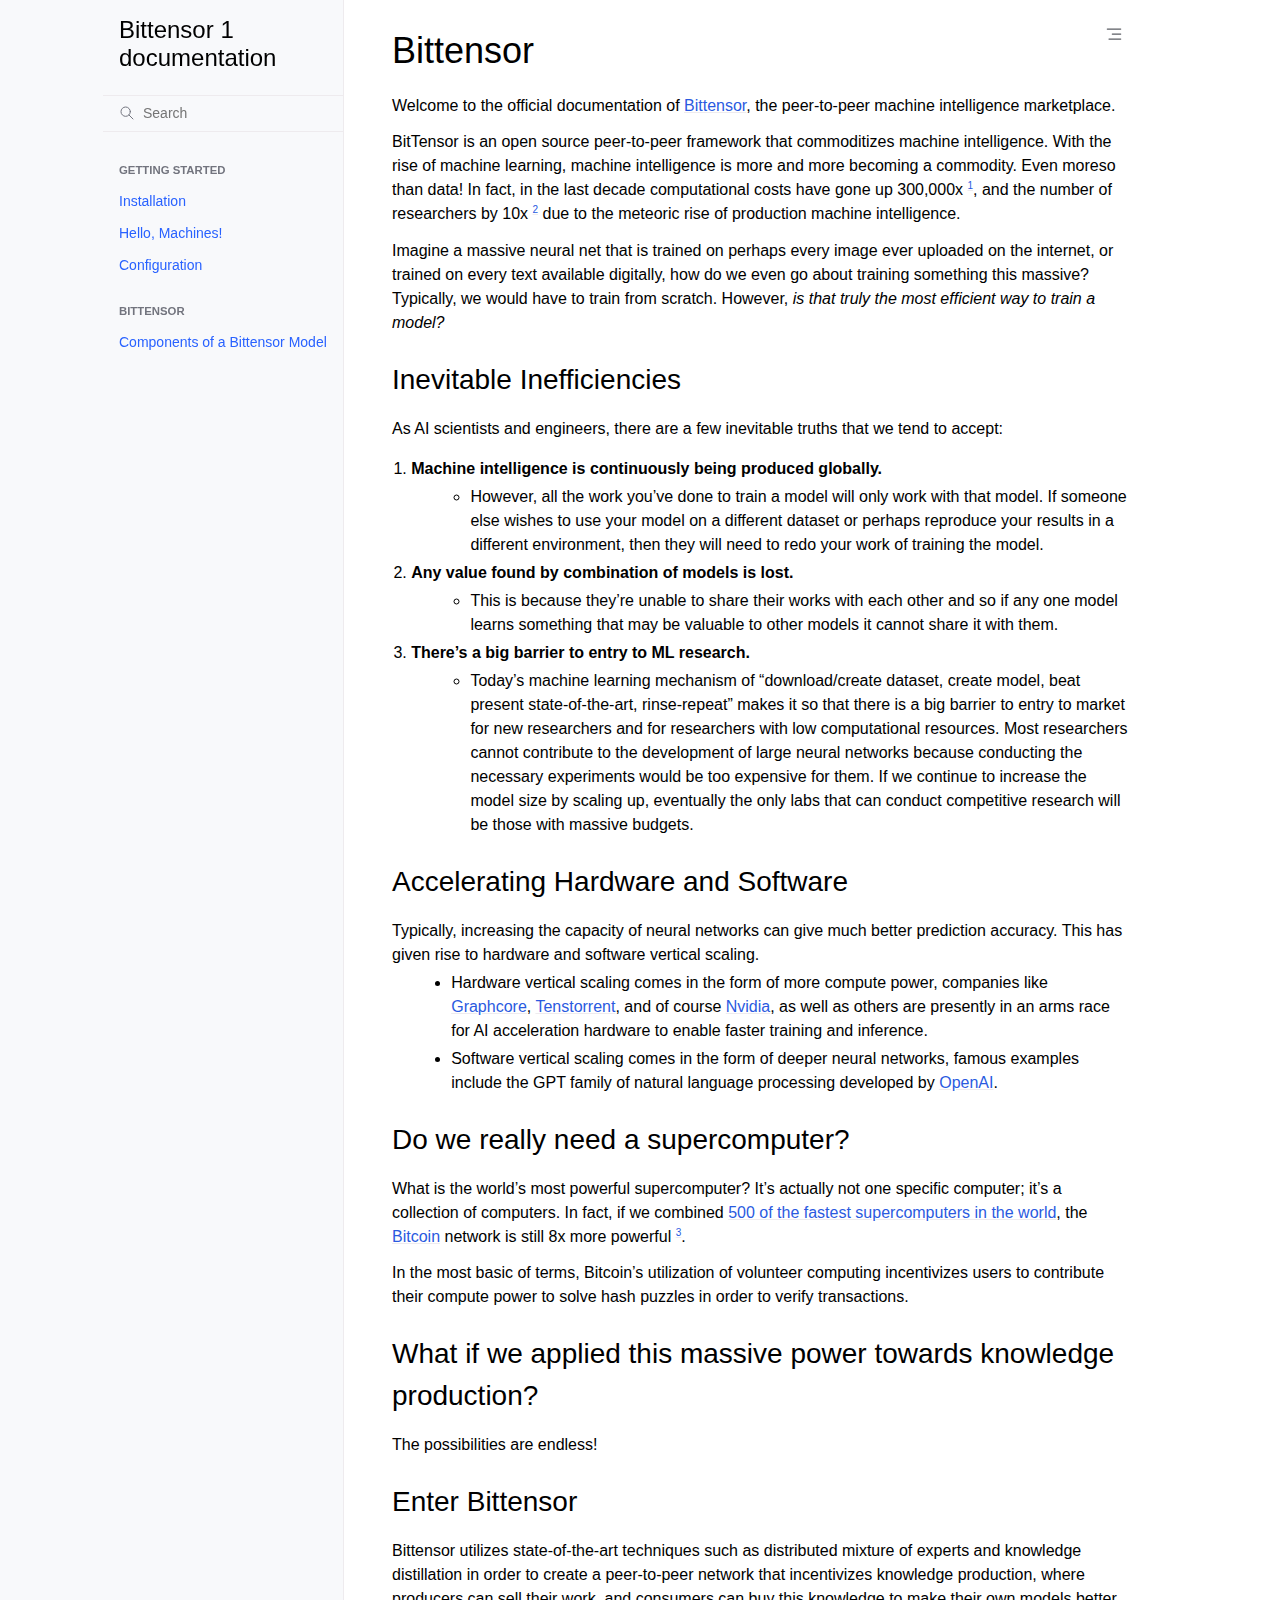
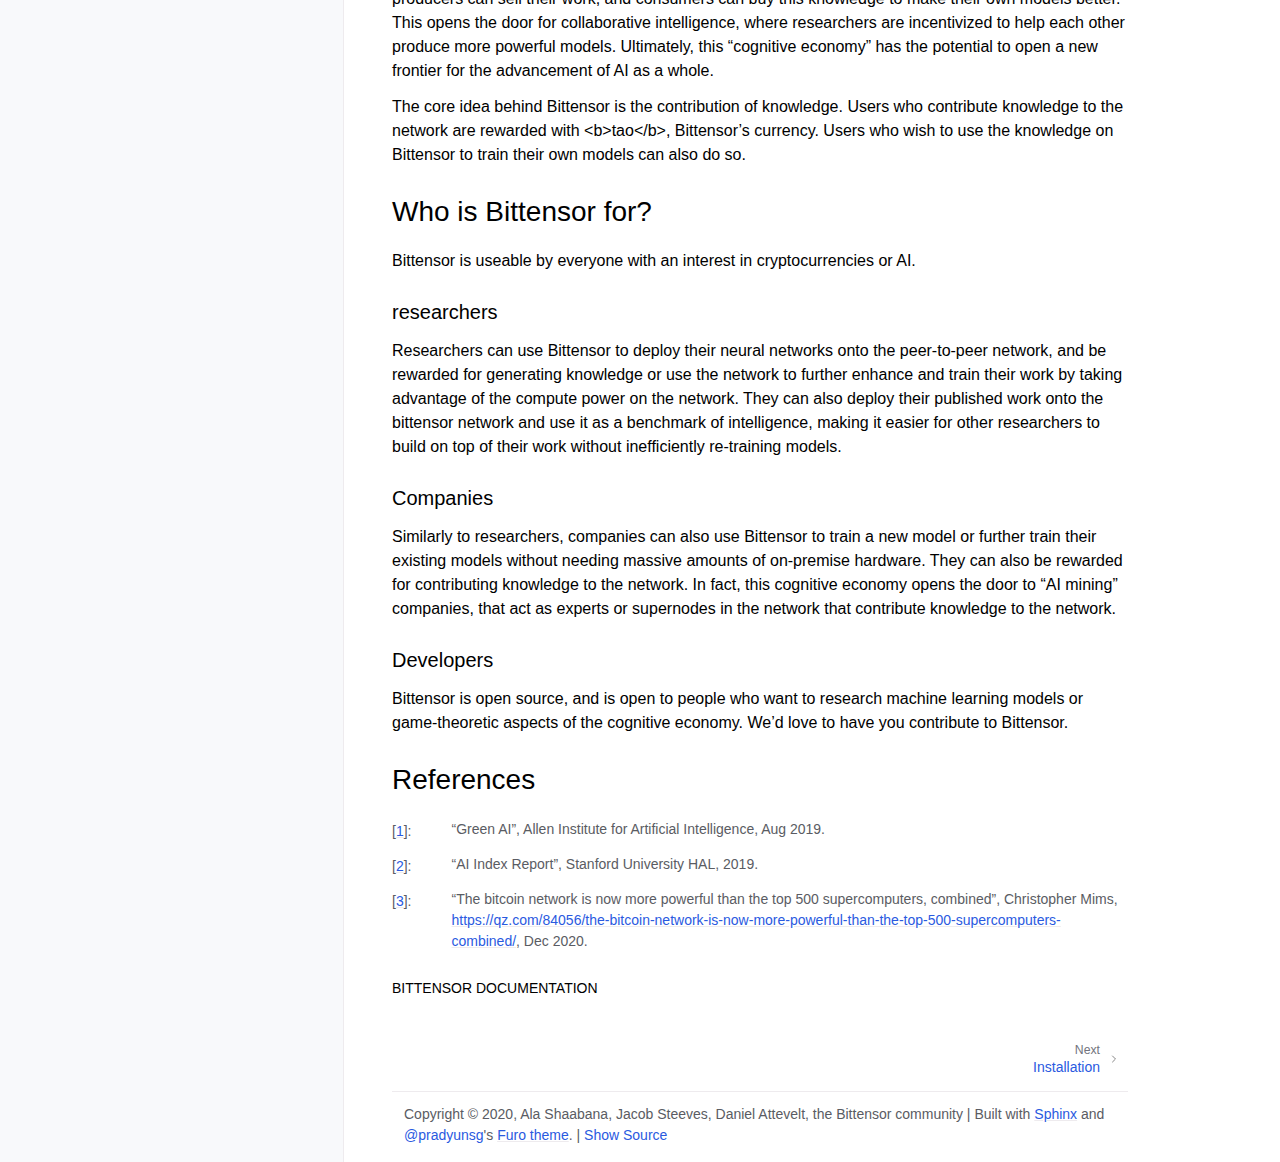
==== docs/index.html @ 7cfa4c22 "Build job completed" ====
<!doctype html>
<html class="no-js">
  <head><meta charset="utf-8"/>
    <meta name="viewport" content="width=device-width,initial-scale=1"/><link rel="index" title="Index" href="genindex.html" /><link rel="search" title="Search" href="search.html" /><link rel="next" title="Installation" href="getting-started/getting_started.html" />

    <meta name="generator" content="sphinx-3.4.3, furo 2020.12.30.beta24"/>
        <title>Home - Bittensor 1 documentation</title>
      <link rel="stylesheet" href="_static/styles/furo.css?digest=33d2fc4f3f180ec1ffc6524e273e21d7d58cbe49">
    <link rel="stylesheet" href="_static/pygments.css">
    <link media="(prefers-color-scheme: dark)" rel="stylesheet" href="_static/pygments_dark.css">
    


<style>
  :root {
    --color-code-background: #eeffcc;
  --color-code-foreground: black;
  
  }
  @media (prefers-color-scheme: dark) {
    :root {
      --color-code-background: #202020;
  --color-code-foreground: #d0d0d0;
  
    }
  }

  /* For allowing end-user-specific overrides */
  .override-light {
    --color-code-background: #eeffcc;
  --color-code-foreground: black;
  
  }
  .override-dark {
    --color-code-background: #202020;
  --color-code-foreground: #d0d0d0;
  
  }
</style><link rel="stylesheet" href="_static/styles/furo-extensions.css?digest=26485485040e7aaf717c13fd0188a5ad2c2deb60">
    <script id="documentation_options" data-url_root="./" src="_static/documentation_options.js"></script>
    <script defer="defer" src="_static/jquery.js"></script>
    <script defer="defer" src="_static/underscore.js"></script>
    <script defer="defer" src="_static/doctools.js"></script>
    <script defer src="_static/scripts/main.js?digest=e931d09b2a40c1bb82b542effe772014573baf67"></script></head>
  <body dir="">
    
<svg xmlns="http://www.w3.org/2000/svg" style="display: none;">
  <symbol id="svg-toc" viewBox="0 0 24 24">
    <title>Contents</title>
    <svg xmlns="http://www.w3.org/2000/svg" width="24" height="24" viewBox="0 0 24 24" fill="none"
      stroke-width="1.5" stroke="currentColor" stroke-linecap="round" stroke-linejoin="round">
      <path stroke="none" d="M0 0h24v24H0z"/>
      <line x1="4" y1="6" x2="20" y2="6" />
      <line x1="10" y1="12" x2="20" y2="12" />
      <line x1="6" y1="18" x2="20" y2="18" />
    </svg>
  </symbol>
  <symbol id="svg-menu" viewBox="0 0 24 24">
    <title>Menu</title>
    <svg xmlns="http://www.w3.org/2000/svg" width="24" height="24" viewBox="0 0 24 24" fill="none"
      stroke="currentColor" stroke-width="2" stroke-linecap="round" stroke-linejoin="round"
      class="feather feather-menu">
      <line x1="3" y1="12" x2="21" y2="12"></line>
      <line x1="3" y1="6" x2="21" y2="6"></line>
      <line x1="3" y1="18" x2="21" y2="18"></line>
    </svg>
  </symbol>
  <symbol id="svg-arrow-right" viewBox="0 0 24 24">
    <title>Expand</title>
    <svg xmlns="http://www.w3.org/2000/svg" width="24" height="24" viewBox="0 0 24 24" fill="none"
      stroke="currentColor" stroke-width="2" stroke-linecap="round" stroke-linejoin="round"
      class="feather feather-chevron-right">
      <polyline points="9 18 15 12 9 6"></polyline>
    </svg>
  </symbol>
</svg>

<input type="checkbox" class="sidebar-toggle" name="__navigation" id="__navigation">
<input type="checkbox" class="sidebar-toggle" name="__toc" id="__toc">
<label class="overlay sidebar-overlay" for="__navigation"></label>
<label class="overlay toc-overlay" for="__toc"></label>



<div class="page">
  <header class="mobile-header">
    <div class="header-left">
      <label class="nav-overlay-icon" for="__navigation">
        <i class="icon"><svg><use href="#svg-menu"></use></svg></i>
      </label>
    </div>
    <div class="header-center">
      <a href="#"><div class="brand">Bittensor 1 documentation</div></a>
    </div>
    <div class="header-right">
      <label class="toc-overlay-icon toc-header-icon" for="__toc">
        <i class="icon"><svg><use href="#svg-toc"></use></svg></i>
      </label>
    </div>
  </header>
  <aside class="sidebar-drawer">
    <div class="sidebar-container">
      
      <div class="sidebar-sticky"><a class="sidebar-brand" href="#">
  
  
  <span class="sidebar-brand-text">Bittensor 1 documentation</span>
  
</a><form class="sidebar-search-container" method="get" action="search.html">
  <input class="sidebar-search" placeholder=Search name="q">
  <input type="hidden" name="check_keywords" value="yes">
  <input type="hidden" name="area" value="default">
</form><div class="sidebar-scroll"><div class="sidebar-tree">
  <p class="caption"><span class="caption-text">Getting Started</span></p>
<ul>
<li class="toctree-l1"><a class="reference internal" href="getting-started/getting_started.html">Installation</a></li>
<li class="toctree-l1"><a class="reference internal" href="getting-started/hello_world.html">Hello, Machines!</a></li>
<li class="toctree-l1"><a class="reference internal" href="getting-started/configuration.html">Configuration</a></li>
</ul>
<p class="caption"><span class="caption-text">Bittensor</span></p>
<ul>
<li class="toctree-l1"><a class="reference internal" href="bittensor/model_components.html">Components of a Bittensor Model</a></li>
</ul>

</div>
</div>
      </div>
      
    </div>
  </aside>
  <main class="main">
    <div class="content">
      <article role="main">
        <label class="toc-overlay-icon toc-content-icon" for="__toc">
          <i class="icon"><svg><use href="#svg-toc"></use></svg></i>
        </label>
        <div class="section" id="bittensor">
<h1>Bittensor<a class="headerlink" href="#bittensor" title="Permalink to this headline">¶</a></h1>
<p>Welcome to the official documentation of <a class="reference external" href="https://github.com/opentensor/bittensor">Bittensor</a>, the peer-to-peer machine intelligence marketplace.</p>
<p>BitTensor is an open source peer-to-peer framework that commoditizes machine intelligence. With the rise of machine learning,
machine intelligence is more and more becoming a commodity. Even moreso than data! In fact, in the last decade computational costs
have gone up 300,000x <a class="footnote-reference brackets" href="#id5" id="id2">1</a>, and the number of researchers by 10x <a class="footnote-reference brackets" href="#id6" id="id3">2</a> due to the meteoric rise of production machine intelligence.</p>
<p>Imagine a massive neural net that is trained on perhaps every image ever uploaded on the internet, or trained on every text available digitally,
how do we even go about training something this massive? Typically, we would have to train from scratch. However, <em>is that truly the most efficient
way to train a model?</em></p>
<div class="section" id="inevitable-inefficiencies">
<h2>Inevitable Inefficiencies<a class="headerlink" href="#inevitable-inefficiencies" title="Permalink to this headline">¶</a></h2>
<p>As AI scientists and engineers, there are a few inevitable truths that we tend to accept:</p>
<ol class="arabic simple">
<li><dl class="simple">
<dt><strong>Machine intelligence is continuously being produced globally.</strong></dt><dd><ul class="simple">
<li><p>However, all the work you’ve done to train a model will only work with that model. If someone else wishes to use your model on a different dataset or perhaps reproduce your results in a different environment, then they will need to redo your work of training the model.</p></li>
</ul>
</dd>
</dl>
</li>
<li><dl class="simple">
<dt><strong>Any value found by combination of models is lost.</strong></dt><dd><ul class="simple">
<li><p>This is because they’re unable to share their works with each other and so if any one model learns something that may be valuable to other models it cannot share it with them.</p></li>
</ul>
</dd>
</dl>
</li>
<li><dl class="simple">
<dt><strong>There’s a big barrier to entry to ML research.</strong></dt><dd><ul class="simple">
<li><p>Today’s machine learning mechanism of “download/create dataset, create model, beat present state-of-the-art, rinse-repeat” makes it so that there is a big barrier to entry to market for new researchers and for researchers with low computational resources. Most researchers cannot contribute to the development of large neural networks because conducting the necessary experiments would be too expensive for them. If we continue to increase the model size by scaling up, eventually the only labs that can conduct competitive research will be those with massive budgets.</p></li>
</ul>
</dd>
</dl>
</li>
</ol>
</div>
<div class="section" id="accelerating-hardware-and-software">
<h2>Accelerating Hardware and Software<a class="headerlink" href="#accelerating-hardware-and-software" title="Permalink to this headline">¶</a></h2>
<dl class="simple">
<dt>Typically, increasing the capacity of neural networks can give much better prediction accuracy. This has given rise to hardware and software vertical scaling.</dt><dd><ul class="simple">
<li><p>Hardware vertical scaling comes in the form of more compute power, companies like <a class="reference external" href="https://www.graphcore.ai/">Graphcore</a>, <a class="reference external" href="https://www.tenstorrent.com/">Tenstorrent</a>, and of course <a class="reference external" href="https://www.nvidia.com/en-us/">Nvidia</a>, as well as others are presently in an arms race for AI acceleration hardware to enable faster training and inference.</p></li>
<li><p>Software vertical scaling comes in the form of deeper neural networks, famous examples include the GPT family of natural language processing developed by <a class="reference external" href="openai.com">OpenAI</a>.</p></li>
</ul>
</dd>
</dl>
</div>
<div class="section" id="do-we-really-need-a-supercomputer">
<h2>Do we really need a supercomputer?<a class="headerlink" href="#do-we-really-need-a-supercomputer" title="Permalink to this headline">¶</a></h2>
<p>What is the world’s most powerful supercomputer? It’s actually not one specific computer; it’s a collection of computers. In fact, if we combined <a class="reference external" href="https://www.top500.org/lists/top500/2020/11/">500 of the fastest supercomputers in the world</a>, the <a class="reference external" href="www.bitcoin.org">Bitcoin</a> network is still 8x more powerful <a class="footnote-reference brackets" href="#id7" id="id4">3</a>.</p>
<p>In the most basic of terms, Bitcoin’s utilization of volunteer computing incentivizes users to contribute their compute power to solve hash puzzles in order to verify transactions.</p>
</div>
<div class="section" id="what-if-we-applied-this-massive-power-towards-knowledge-production">
<h2>What if we applied this massive power towards knowledge production?<a class="headerlink" href="#what-if-we-applied-this-massive-power-towards-knowledge-production" title="Permalink to this headline">¶</a></h2>
<p>The possibilities are endless!</p>
</div>
<div class="section" id="enter-bittensor">
<h2>Enter Bittensor<a class="headerlink" href="#enter-bittensor" title="Permalink to this headline">¶</a></h2>
<p>Bittensor utilizes state-of-the-art techniques such as distributed mixture of experts and knowledge distillation in order to create a peer-to-peer network that incentivizes knowledge production, where producers can sell their work, and consumers can buy this knowledge to make their own models better. This opens the door for collaborative intelligence, where researchers are incentivized to help each other produce more powerful models. Ultimately, this “cognitive economy” has the potential to open a new frontier for the advancement of AI as a whole.</p>
<p>The core idea behind Bittensor is the contribution of knowledge. Users who contribute knowledge to the network are rewarded with &lt;b&gt;tao&lt;/b&gt;, Bittensor’s currency. Users who wish to use the knowledge on Bittensor to train their own models can also do so.</p>
</div>
<div class="section" id="who-is-bittensor-for">
<h2>Who is Bittensor for?<a class="headerlink" href="#who-is-bittensor-for" title="Permalink to this headline">¶</a></h2>
<p>Bittensor is useable by everyone with an interest in cryptocurrencies or AI.</p>
<div class="section" id="researchers">
<h3>researchers<a class="headerlink" href="#researchers" title="Permalink to this headline">¶</a></h3>
<p>Researchers can use Bittensor to deploy their neural networks onto the peer-to-peer network, and be rewarded for generating knowledge or use the network to further enhance and train their work by taking advantage of the compute power on the network. They can also deploy their published work onto the bittensor network and use it as a benchmark of intelligence, making it easier for other researchers to build on top of their work without inefficiently re-training models.</p>
</div>
<div class="section" id="companies">
<h3>Companies<a class="headerlink" href="#companies" title="Permalink to this headline">¶</a></h3>
<p>Similarly to researchers, companies can also use Bittensor to train a new model or further train their existing models without needing massive amounts of on-premise hardware. They can also be rewarded for contributing knowledge to the network. In fact, this cognitive economy opens the door to “AI mining” companies, that act as experts or supernodes in the network that contribute knowledge to the network.</p>
</div>
<div class="section" id="developers">
<h3>Developers<a class="headerlink" href="#developers" title="Permalink to this headline">¶</a></h3>
<p>Bittensor is open source, and is open to people who want to research machine learning models or game-theoretic aspects of the cognitive economy. We’d love to have you contribute to Bittensor.</p>
</div>
</div>
<div class="section" id="references">
<h2>References<a class="headerlink" href="#references" title="Permalink to this headline">¶</a></h2>
<dl class="footnote brackets">
<dt class="label" id="id5"><span class="brackets"><a class="fn-backref" href="#id2">1</a></span></dt>
<dd><p>“Green AI”, Allen Institute for Artificial Intelligence, Aug 2019.</p>
</dd>
<dt class="label" id="id6"><span class="brackets"><a class="fn-backref" href="#id3">2</a></span></dt>
<dd><p>“AI Index Report”, Stanford University HAL, 2019.</p>
</dd>
<dt class="label" id="id7"><span class="brackets"><a class="fn-backref" href="#id4">3</a></span></dt>
<dd><p>“The bitcoin network is now more powerful than the top 500 supercomputers, combined”, Christopher Mims, <a class="reference external" href="https://qz.com/84056/the-bitcoin-network-is-now-more-powerful-than-the-top-500-supercomputers-combined/">https://qz.com/84056/the-bitcoin-network-is-now-more-powerful-than-the-top-500-supercomputers-combined/</a>, Dec 2020.</p>
</dd>
</dl>
<p class="rubric">Bittensor Documentation</p>
<div class="toctree-wrapper compound">
</div>
<div class="toctree-wrapper compound">
</div>
</div>
</div>

      </article>
      <footer>
        
        <div class="related-pages">
          <a class="next-page" href="getting-started/getting_started.html">
              <div class="page-info">
                <div class="context">
                  <span>Next</span>
                </div>
                <div class="title">Installation</div>
              </div>
              <svg><use href="#svg-arrow-right"></use></svg>
            </a>
          
        </div>

        <div class="related-information">
              Copyright &#169; 2020, Ala Shaabana, Jacob Steeves, Daniel Attevelt, the Bittensor community
            |
            Built with <a href="https://www.sphinx-doc.org/">Sphinx</a>
              and
              <a class="muted-link" href="https://pradyunsg.me">@pradyunsg</a>'s
              <a href="https://github.com/pradyunsg/furo">Furo theme</a>.
            |
            <a class="muted-link" href="_sources/index.rst.txt"
               rel="nofollow">
              Show Source
            </a>
        </div>
        
      </footer>
    </div>
    <aside class="toc-drawer">
      
      
      <div class="toc-sticky toc-scroll">
        <div class="toc-title-container">
          <span class="toc-title">
            Contents
          </span>
        </div>
        <div class="toc-tree-container">
          <div class="toc-tree">
            <ul>
<li><a class="reference internal" href="#">Bittensor</a><ul>
<li><a class="reference internal" href="#inevitable-inefficiencies">Inevitable Inefficiencies</a></li>
<li><a class="reference internal" href="#accelerating-hardware-and-software">Accelerating Hardware and Software</a></li>
<li><a class="reference internal" href="#do-we-really-need-a-supercomputer">Do we really need a supercomputer?</a></li>
<li><a class="reference internal" href="#what-if-we-applied-this-massive-power-towards-knowledge-production">What if we applied this massive power towards knowledge production?</a></li>
<li><a class="reference internal" href="#enter-bittensor">Enter Bittensor</a></li>
<li><a class="reference internal" href="#who-is-bittensor-for">Who is Bittensor for?</a><ul>
<li><a class="reference internal" href="#researchers">researchers</a></li>
<li><a class="reference internal" href="#companies">Companies</a></li>
<li><a class="reference internal" href="#developers">Developers</a></li>
</ul>
</li>
<li><a class="reference internal" href="#references">References</a><ul>
</ul>
</li>
</ul>
</li>
</ul>

          </div>
        </div>
      </div>
      
      
    </aside>
  </main>
</div>
  </body>
</html>
---- docs/_static/styles/furo.css ----
/*! normalize.css v8.0.1 | MIT License | github.com/necolas/normalize.css */html{line-height:1.15;-webkit-text-size-adjust:100%}body{margin:0}main{display:block}h1{font-size:2em;margin:.67em 0}hr{box-sizing:content-box;height:0;overflow:visible}pre{font-family:monospace,monospace;font-size:1em}a{background-color:transparent}abbr[title]{border-bottom:none;text-decoration:underline;-webkit-text-decoration:underline dotted;text-decoration:underline dotted}b,strong{font-weight:bolder}code,kbd,samp{font-family:monospace,monospace;font-size:1em}small{font-size:80%}sub,sup{font-size:75%;line-height:0;position:relative;vertical-align:baseline}sub{bottom:-.25em}sup{top:-.5em}img{border-style:none}button,input,optgroup,select,textarea{font-family:inherit;font-size:100%;line-height:1.15;margin:0}button,input{overflow:visible}button,select{text-transform:none}[type=button],[type=reset],[type=submit],button{-webkit-appearance:button}[type=button]::-moz-focus-inner,[type=reset]::-moz-focus-inner,[type=submit]::-moz-focus-inner,button::-moz-focus-inner{border-style:none;padding:0}[type=button]:-moz-focusring,[type=reset]:-moz-focusring,[type=submit]:-moz-focusring,button:-moz-focusring{outline:1px dotted ButtonText}fieldset{padding:.35em .75em .625em}legend{box-sizing:border-box;color:inherit;display:table;max-width:100%;padding:0;white-space:normal}progress{vertical-align:baseline}textarea{overflow:auto}[type=checkbox],[type=radio]{box-sizing:border-box;padding:0}[type=number]::-webkit-inner-spin-button,[type=number]::-webkit-outer-spin-button{height:auto}[type=search]{-webkit-appearance:textfield;outline-offset:-2px}[type=search]::-webkit-search-decoration{-webkit-appearance:none}::-webkit-file-upload-button{-webkit-appearance:button;font:inherit}details{display:block}summary{display:list-item}[hidden],template{display:none}body{color:var(--color-foreground-primary);background:var(--color-background-primary)}.mobile-header .header-center a{color:var(--color-header-text);text-decoration:none}.announcement{background-color:var(--color-announcement-background);color:var(--color-announcement-text)}.sidebar-drawer{border-right:1px solid var(--color-sidebar-background-border);background:var(--color-sidebar-background)}.sidebar-brand{color:var(--color-sidebar-brand-text)}.sidebar-search-container{background:var(--color-sidebar-search-background)}.sidebar-search-container:focus-within,.sidebar-search-container:hover{background:var(--color-sidebar-search-background--focus)}.sidebar-search-container:before{background-color:var(--color-sidebar-search-icon);-webkit-mask-image:var(--icon-search);mask-image:var(--icon-search)}.sidebar-search{border:none;border-top:1px solid var(--color-sidebar-search-border);border-bottom:1px solid var(--color-sidebar-search-border)}.sidebar-tree .icon,.sidebar-tree .reference{color:var(--color-sidebar-link-text)}.sidebar-tree .reference{text-decoration:none}.sidebar-tree .reference:hover{background:var(--color-sidebar-item-background--hover)}.sidebar-tree .reference.external:after{color:var(--color-sidebar-link-text)}.sidebar-tree .caption{color:var(--color-sidebar-caption-text)}.sidebar-tree .toctree-l1>.reference,.sidebar-tree .toctree-l1>label .icon{color:var(--color-sidebar-link-text--top-level)}.sidebar-tree label{background:var(--color-sidebar-item-expander-background)}.sidebar-tree label:hover{background:var(--color-sidebar-item-expander-background--hover)}.sidebar-tree .current>.reference{background:var(--color-sidebar-item-background--current)}.sidebar-tree .current>.reference:hover{background:var(--color-sidebar-item-background--hover)}.toc-drawer{background:var(--color-toc-background)}.toc-title{color:var(--color-toc-title-text)}.toc-tree{border-left:1px solid var(--color-background-border)}.toc-tree .reference{text-decoration:none;color:var(--color-toc-item-text)}.toc-tree .scroll-current>.reference{color:var(--color-toc-item-text--active)}article{color:var(--color-content-foreground);background:var(--color-content-background)}a{text-decoration:underline;color:var(--color-link);-webkit-text-decoration-color:var(--color-link-underline);text-decoration-color:var(--color-link-underline)}a:hover{color:var(--color-link--hover);-webkit-text-decoration-color:var(--color-link-underline--hover);text-decoration-color:var(--color-link-underline--hover)}a.muted-link{text-decoration:none}a.muted-link:hover{text-decoration:underline;color:var(--color-link);-webkit-text-decoration-color:var(--color-link-underline);text-decoration-color:var(--color-link-underline)}.problematic{color:var(--color-problematic)}.only-light{display:block!important}.only-dark{display:none!important}@media (prefers-color-scheme:dark){.only-light{display:none!important}.only-dark{display:block!important}}html{font-family:var(--font-stack)}code,kbd,pre,samp{font-family:var(--font-stack--monospace)}body{-webkit-font-smoothing:antialiased;-moz-osx-font-smoothing:grayscale}article{line-height:1.5}h1{font-size:2.25rem}h2{font-size:1.75rem}h3{font-size:1.25rem}h4{font-size:1rem}h5{font-size:.875rem}h6{font-size:.75rem}h1,h2{margin-bottom:1rem;font-weight:300}h1,h2,h3{margin-top:1.5rem}h3{margin-bottom:.75rem;font-weight:400}h4,h5,h6{text-transform:uppercase;margin-top:1rem;margin-bottom:.5rem;font-weight:700}p{margin-top:.75rem;margin-bottom:.75rem}hr.docutils{height:1px;padding:0;margin:2rem 0;background-color:var(--color-background-border);border:0}.centered{text-align:center}:root{--font-stack:-apple-system,BlinkMacSystemFont,Segoe UI,Helvetica,Arial,sans-serif,Apple Color Emoji,Segoe UI Emoji;--font-stack--monospace:"SFMono-Regular",Menlo,Consolas,Monaco,Liberation Mono,Lucida Console,monospace;--font-size--normal:100%;--font-size--small:87.5%;--font-size--small--2:81.25%;--font-size--small--3:75%;--font-size--small--4:62.5%;--sidebar-caption-font-size:var(--font-size--small--2);--sidebar-item-font-size:var(--font-size--small);--sidebar-search-input-font-size:var(--font-size--small);--toc-font-size:var(--font-size--small--3);--toc-font-size--mobile:var(--font-size--normal);--toc-title-font-size:var(--font-size--small--4);--admonition-font-size:0.8125rem;--admonition-title-font-size:0.8125rem;--code-font-size:var(--font-size--small--2);--header-height:calc(var(--sidebar-item-line-height) + var(--sidebar-item-spacing-vertical)*4);--sidebar-tree-space-above:1.5rem;--sidebar-caption-space-above:1rem;--sidebar-item-line-height:1rem;--sidebar-item-spacing-vertical:0.5rem;--sidebar-item-spacing-horizontal:1rem;--sidebar-item-height:calc(var(--sidebar-item-line-height) + var(--sidebar-item-spacing-vertical)*2);--sidebar-expander-width:var(--sidebar-item-height);--sidebar-search-space-above:0.5rem;--sidebar-search-input-spacing-vertical:0.5rem;--sidebar-search-input-spacing-horizontal:0.5rem;--sidebar-search-input-height:1rem;--sidebar-search-icon-size:var(--sidebar-search-input-height);--toc-title-padding:0.25rem 0;--toc-spacing-vertical:1.5rem;--toc-spacing-horizontal:1.5rem;--toc-item-spacing-vertical:0.4rem;--toc-item-spacing-horizontal:1rem;--icon-search:url('data:image/svg+xml;charset=utf-8,<svg xmlns="http://www.w3.org/2000/svg" viewBox="0 0 24 24" stroke-width="1.5" stroke="currentColor" fill="none" stroke-linecap="round" stroke-linejoin="round"><path d="M0 0h24v24H0z" stroke="none"/><circle cx="10" cy="10" r="7"/><path d="M21 21l-6-6"/></svg>');--icon-pencil:url('data:image/svg+xml;charset=utf-8,<svg xmlns="http://www.w3.org/2000/svg" viewBox="0 0 24 24"><path d="M20.71 7.04c.39-.39.39-1.04 0-1.41l-2.34-2.34c-.37-.39-1.02-.39-1.41 0l-1.84 1.83 3.75 3.75M3 17.25V21h3.75L17.81 9.93l-3.75-3.75L3 17.25z"/></svg>');--icon-abstract:url('data:image/svg+xml;charset=utf-8,<svg xmlns="http://www.w3.org/2000/svg" viewBox="0 0 24 24"><path d="M4 5h16v2H4V5m0 4h16v2H4V9m0 4h16v2H4v-2m0 4h10v2H4v-2z"/></svg>');--icon-info:url('data:image/svg+xml;charset=utf-8,<svg xmlns="http://www.w3.org/2000/svg" viewBox="0 0 24 24"><path d="M13 9h-2V7h2m0 10h-2v-6h2m-1-9A10 10 0 002 12a10 10 0 0010 10 10 10 0 0010-10A10 10 0 0012 2z"/></svg>');--icon-flame:url('data:image/svg+xml;charset=utf-8,<svg xmlns="http://www.w3.org/2000/svg" viewBox="0 0 24 24"><path d="M17.55 11.2c-.23-.3-.5-.56-.76-.82-.65-.6-1.4-1.03-2.03-1.66C13.3 7.26 13 4.85 13.91 3c-.91.23-1.75.75-2.45 1.32-2.54 2.08-3.54 5.75-2.34 8.9.04.1.08.2.08.33 0 .22-.15.42-.35.5-.22.1-.46.04-.64-.12a.83.83 0 01-.15-.17c-1.1-1.43-1.28-3.48-.53-5.12C5.89 10 5 12.3 5.14 14.47c.04.5.1 1 .27 1.5.14.6.4 1.2.72 1.73 1.04 1.73 2.87 2.97 4.84 3.22 2.1.27 4.35-.12 5.96-1.6 1.8-1.66 2.45-4.32 1.5-6.6l-.13-.26c-.2-.46-.47-.87-.8-1.25l.05-.01m-3.1 6.3c-.28.24-.73.5-1.08.6-1.1.4-2.2-.16-2.87-.82 1.19-.28 1.89-1.16 2.09-2.05.17-.8-.14-1.46-.27-2.23-.12-.74-.1-1.37.18-2.06.17.38.37.76.6 1.06.76 1 1.95 1.44 2.2 2.8.04.14.06.28.06.43.03.82-.32 1.72-.92 2.27h.01z"/></svg>');--icon-question:url('data:image/svg+xml;charset=utf-8,<svg xmlns="http://www.w3.org/2000/svg" viewBox="0 0 24 24"><path d="M15.07 11.25l-.9.92C13.45 12.89 13 13.5 13 15h-2v-.5c0-1.11.45-2.11 1.17-2.83l1.24-1.26c.37-.36.59-.86.59-1.41a2 2 0 00-2-2 2 2 0 00-2 2H8a4 4 0 014-4 4 4 0 014 4 3.2 3.2 0 01-.93 2.25M13 19h-2v-2h2M12 2A10 10 0 002 12a10 10 0 0010 10 10 10 0 0010-10c0-5.53-4.5-10-10-10z"/></svg>');--icon-warning:url('data:image/svg+xml;charset=utf-8,<svg xmlns="http://www.w3.org/2000/svg" viewBox="0 0 24 24"><path d="M13 14h-2v-4h2m0 8h-2v-2h2M1 21h22L12 2 1 21z"/></svg>');--icon-failure:url('data:image/svg+xml;charset=utf-8,<svg xmlns="http://www.w3.org/2000/svg" viewBox="0 0 24 24"><path d="M12 2c5.53 0 10 4.47 10 10s-4.47 10-10 10S2 17.53 2 12 6.47 2 12 2m3.59 5L12 10.59 8.41 7 7 8.41 10.59 12 7 15.59 8.41 17 12 13.41 15.59 17 17 15.59 13.41 12 17 8.41 15.59 7z"/></svg>');--icon-spark:url('data:image/svg+xml;charset=utf-8,<svg xmlns="http://www.w3.org/2000/svg" viewBox="0 0 24 24"><path d="M11.5 20l4.86-9.73H13V4l-5 9.73h3.5V20M12 2c2.75 0 5.1 1 7.05 2.95C21 6.9 22 9.25 22 12s-1 5.1-2.95 7.05C17.1 21 14.75 22 12 22s-5.1-1-7.05-2.95C3 17.1 2 14.75 2 12s1-5.1 2.95-7.05C6.9 3 9.25 2 12 2z"/></svg>');--icon-admonition-default:var(--icon-abstract);--color-problematic:#b30000;--color-foreground-primary:#000;--color-foreground-secondary:#5a5c63;--color-foreground-muted:#72747e;--color-foreground-border:#878787;--color-background-primary:#fff;--color-background-secondary:#f8f9fb;--color-background-hover:#efeff4;--color-background-hover--transparent:rgba(239,239,244,0);--color-background-border:#eeebee;--color-announcement-background:rgba(0,0,0,0.8666666666666667);--color-announcement-text:#eeebee;--color-brand-primary:#2962ff;--color-brand-content:#2a5adf;--color-api-overall:var(--color-foreground-muted);--color-api-name:var(--color-brand-content);--color-api-pre-name:var(--color-brand-content);--color-api-paren:var(--color-foreground-secondary);--color-api-keyword:var(--color-problematic);--color-api-highlight-on-target:#ffc;--color-inline-code-background:var(--color-background-secondary);--color-highlighted-background:#def;--color-highlighted-text:var(--color-foreground-primary);--color-admonition-background:transparent;--color-admonition-title:#651fff;--color-admonition-title-background:rgba(101,31,255,0.1);--color-admonition-title--caution:#ff9100;--color-admonition-title-background--caution:rgba(255,145,0,0.1);--color-admonition-title--warning:#ff9100;--color-admonition-title-background--warning:rgba(255,145,0,0.1);--color-admonition-title--danger:#ff5252;--color-admonition-title-background--danger:rgba(255,82,82,0.1);--color-admonition-title--attention:#ff5252;--color-admonition-title-background--attention:rgba(255,82,82,0.1);--color-admonition-title--error:#ff5252;--color-admonition-title-background--error:rgba(255,82,82,0.1);--color-admonition-title--hint:#00c852;--color-admonition-title-background--hint:rgba(0,200,82,0.1);--color-admonition-title--important:#00bfa5;--color-admonition-title-background--important:rgba(0,191,165,0.1);--color-admonition-title--note:#00b0ff;--color-admonition-title-background--note:rgba(0,176,255,0.1);--color-admonition-title--seealso:#448aff;--color-admonition-title-background--seealso:rgba(68,138,255,0.1);--color-admonition-title--tip:#00c852;--color-admonition-title-background--tip:rgba(0,200,82,0.1);--color-admonition-title--admonition-todo:grey;--color-admonition-title-background--admonition-todo:hsla(0,0%,50.2%,0.1);--color-header-background:var(--color-background-primary);--color-header-border:var(--color-background-border);--color-header-text:var(--color-foreground-primary);--color-sidebar-background:var(--color-background-secondary);--color-sidebar-background-border:var(--color-background-border);--color-sidebar-brand-text:var(--color-foreground-primary);--color-sidebar-caption-text:var(--color-foreground-muted);--color-sidebar-link-text:var(--color-foreground-secondary);--color-sidebar-link-text--top-level:var(--color-brand-primary);--color-sidebar-item-background:var(--color-sidebar-background);--color-sidebar-item-background--current:var(--color-sidebar-item-background);--color-sidebar-item-background--hover:linear-gradient(90deg,var(--color-background-hover--transparent),var(--color-background-hover) var(--sidebar-item-spacing-horizontal),var(--color-background-hover));--color-sidebar-item-expander-background:transparent;--color-sidebar-item-expander-background--hover:var(--color-background-hover);--color-sidebar-search-text:var(--color-foreground-primary);--color-sidebar-search-background:var(--color-background-secondary);--color-sidebar-search-background--focus:var(--color-background-primary);--color-sidebar-search-border:var(--color-background-border);--color-sidebar-search-icon:var(--color-foreground-muted);--color-toc-background:var(--color-background-primary);--color-toc-title-text:var(--color-foreground-muted);--color-toc-item-text:var(--color-foreground-secondary);--color-toc-item-text--hover:var(--color-foreground-primary);--color-toc-item-text--active:var(--color-brand-primary);--color-content-foreground:var(--color-foreground-primary);--color-content-background:transparent;--color-link:var(--color-brand-content);--color-link--hover:var(--color-brand-content);--color-link-underline:var(--color-background-border);--color-link-underline--hover:var(--color-foreground-border)}@media (prefers-color-scheme:dark){:root{--color-problematic:#e25050;--color-foreground-primary:hsla(0,0%,100%,0.8509803921568627);--color-foreground-secondary:#9ca0a5;--color-foreground-muted:#81868d;--color-foreground-border:#666;--color-background-primary:#131416;--color-background-secondary:#1a1c1e;--color-background-hover:#1e2124;--color-background-hover--transparent:rgba(30,33,36,0);--color-background-border:#303335;--color-announcement-background:rgba(0,0,0,0.8666666666666667);--color-announcement-text:#eeebee;--color-brand-primary:#2b8cee;--color-brand-content:#368ce2;--color-highlighted-background:#083563;--color-highlighted-text:var(--color-foreground-primary);--color-api-highlight-on-target:#330;--color-admonition-background:#18181a}}html{overflow-x:hidden;overflow-y:scroll}:not(html):not(body){scrollbar-width:thin;scrollbar-color:var(--color-foreground-border) transparent}:not(html):not(body)::-webkit-scrollbar{width:.25rem;height:.25rem}:not(html):not(body)::-webkit-scrollbar-thumb{background-color:var(--color-foreground-border);border-radius:.125rem}body,html{height:100%}.page{display:flex;min-height:100%}.mobile-header{width:100%;height:var(--header-height);background-color:var(--color-header-background);color:var(--color-header-text);border-bottom:1px solid var(--color-header-border);z-index:10;display:none}.mobile-header.scrolled{border-bottom:none;box-shadow:0 0 .2rem rgba(0,0,0,.1),0 .2rem .4rem rgba(0,0,0,.2)}.main{display:flex;flex:1}.sidebar-drawer{box-sizing:border-box;display:flex;justify-content:flex-end;width:calc(50% - 26em);min-width:15em}.sidebar-container,.toc-drawer{box-sizing:border-box;width:15em}.toc-drawer{padding-right:1rem}.sidebar-sticky,.toc-sticky{position:-webkit-sticky;position:sticky;top:0;height:100vh;height:min(100%,100vh);display:flex;flex-direction:column}.sidebar-scroll,.toc-scroll{flex-shrink:1;overflow:auto;scroll-behavior:smooth}.content{padding:0 3em;width:46em;display:flex;flex-direction:column;justify-content:space-between}.icon{display:inline-block;height:1rem;width:1rem}.icon svg{width:100%;height:100%}.announcement{height:var(--header-height);display:flex;align-items:center;overflow-x:auto}.announcement+.page{min-height:calc(100% - var(--header-height))}.announcement-content{box-sizing:border-box;padding:.5rem;min-width:100%;white-space:nowrap;text-align:center}.nav-overlay-icon,.toc-overlay-icon{display:none;cursor:pointer}.nav-overlay-icon .icon,.toc-overlay-icon .icon{color:var(--color-foreground-secondary);height:1.25rem;width:1.25rem}.nav-overlay-icon,.toc-header-icon{justify-content:center;align-items:center}.toc-content-icon{height:1.5rem;width:1.5rem;margin-top:1.5rem;float:right}.sidebar-toggle{position:absolute;display:none}.sidebar-toggle[name=__toc]{left:20px}.sidebar-toggle:checked{left:40px}.overlay{position:fixed;top:0;width:0;height:0;transition:width 0ms,height 0ms,opacity .25s ease-out;opacity:0;background-color:rgba(0,0,0,.54)}.sidebar-overlay{z-index:20}.toc-overlay{z-index:40}.sidebar-drawer{z-index:30;transition:left .25s ease-in-out}.toc-drawer{z-index:50;transition:right .25s ease-in-out}#__navigation:checked~.sidebar-overlay{width:100%;height:100%;opacity:1}#__navigation:checked~.page .sidebar-drawer{top:0;left:0}#__toc:checked~.toc-overlay{width:100%;height:100%;opacity:1}#__toc:checked~.page .toc-drawer{top:0;right:0}@media (min-width:97em){html{font-size:110%}}@media (max-width:82em){.toc-content-icon{display:flex}.toc-drawer{position:fixed;height:100vh;top:0;right:-15em;border-left:1px solid var(--color-background-muted)}.toc-tree{border-left:none;font-size:var(--toc-font-size--mobile)}.sidebar-drawer{width:calc(50% - 18.5em)}}@media (max-width:67em){.nav-overlay-icon{display:flex}.sidebar-drawer{position:fixed;height:100vh;width:15em;top:0;left:-15em}.toc-header-icon{display:flex}.toc-content-icon{display:none}.mobile-header{position:-webkit-sticky;position:sticky;top:0;display:flex;justify-content:space-between;align-items:center}.mobile-header .header-left,.mobile-header .header-right{display:flex;height:var(--header-height);width:var(--header-height)}.mobile-header .header-left label,.mobile-header .header-right label{height:100%;width:100%}:target{scroll-margin-top:var(--header-height)}.page{flex-direction:column;justify-content:center}.content{margin-left:auto;margin-right:auto}}@media (max-width:52em){.content{width:100%;overflow-x:auto}}@media (max-width:46em){.content{padding:0 1em}article div.sidebar{float:none;width:100%;margin:1rem 0}}.admonition{margin:1rem auto;padding:0 .5rem .5rem;background:var(--color-admonition-background);border-radius:.2rem;border-left:.2rem solid var(--color-admonition-title);box-shadow:0 .2rem .5rem rgba(0,0,0,.05),0 0 .0625rem rgba(0,0,0,.1);font-size:var(--admonition-font-size);overflow:hidden;page-break-inside:avoid}.admonition>:nth-child(2){margin-top:0}.admonition>:last-child{margin-bottom:0}.admonition p.admonition-title{position:relative;margin:0 -.5rem .5rem;padding:.5rem .5rem .5rem 2rem;font-weight:500;font-size:var(--admonition-title-font-size);background-color:var(--color-admonition-title-background);line-height:1.3}.admonition p.admonition-title:before{content:"";position:absolute;left:.5rem;width:1rem;height:1rem;background-color:var(--color-admonition-title);-webkit-mask-image:var(--icon-admonition-default);mask-image:var(--icon-admonition-default);-webkit-mask-repeat:no-repeat;mask-repeat:no-repeat}.admonition.caution{border-left-color:var(--color-admonition-title--caution)}.admonition.caution .admonition-title{background-color:var(--color-admonition-title-background--caution)}.admonition.caution .admonition-title:before{background-color:var(--color-admonition-title--caution);-webkit-mask-image:var(--icon-spark);mask-image:var(--icon-spark)}.admonition.warning{border-left-color:var(--color-admonition-title--warning)}.admonition.warning .admonition-title{background-color:var(--color-admonition-title-background--warning)}.admonition.warning .admonition-title:before{background-color:var(--color-admonition-title--warning);-webkit-mask-image:var(--icon-warning);mask-image:var(--icon-warning)}.admonition.danger{border-left-color:var(--color-admonition-title--danger)}.admonition.danger .admonition-title{background-color:var(--color-admonition-title-background--danger)}.admonition.danger .admonition-title:before{background-color:var(--color-admonition-title--danger);-webkit-mask-image:var(--icon-spark);mask-image:var(--icon-spark)}.admonition.attention{border-left-color:var(--color-admonition-title--attention)}.admonition.attention .admonition-title{background-color:var(--color-admonition-title-background--attention)}.admonition.attention .admonition-title:before{background-color:var(--color-admonition-title--attention);-webkit-mask-image:var(--icon-warning);mask-image:var(--icon-warning)}.admonition.error{border-left-color:var(--color-admonition-title--error)}.admonition.error .admonition-title{background-color:var(--color-admonition-title-background--error)}.admonition.error .admonition-title:before{background-color:var(--color-admonition-title--error);-webkit-mask-image:var(--icon-failure);mask-image:var(--icon-failure)}.admonition.hint{border-left-color:var(--color-admonition-title--hint)}.admonition.hint .admonition-title{background-color:var(--color-admonition-title-background--hint)}.admonition.hint .admonition-title:before{background-color:var(--color-admonition-title--hint);-webkit-mask-image:var(--icon-question);mask-image:var(--icon-question)}.admonition.important{border-left-color:var(--color-admonition-title--important)}.admonition.important .admonition-title{background-color:var(--color-admonition-title-background--important)}.admonition.important .admonition-title:before{background-color:var(--color-admonition-title--important);-webkit-mask-image:var(--icon-flame);mask-image:var(--icon-flame)}.admonition.note{border-left-color:var(--color-admonition-title--note)}.admonition.note .admonition-title{background-color:var(--color-admonition-title-background--note)}.admonition.note .admonition-title:before{background-color:var(--color-admonition-title--note);-webkit-mask-image:var(--icon-pencil);mask-image:var(--icon-pencil)}.admonition.seealso{border-left-color:var(--color-admonition-title--seealso)}.admonition.seealso .admonition-title{background-color:var(--color-admonition-title-background--seealso)}.admonition.seealso .admonition-title:before{background-color:var(--color-admonition-title--seealso);-webkit-mask-image:var(--icon-info);mask-image:var(--icon-info)}.admonition.tip{border-left-color:var(--color-admonition-title--tip)}.admonition.tip .admonition-title{background-color:var(--color-admonition-title-background--tip)}.admonition.tip .admonition-title:before{background-color:var(--color-admonition-title--tip);-webkit-mask-image:var(--icon-info);mask-image:var(--icon-info)}.admonition.admonition-todo{border-left-color:var(--color-admonition-title--admonition-todo)}.admonition.admonition-todo .admonition-title{background-color:var(--color-admonition-title-background--admonition-todo)}.admonition.admonition-todo .admonition-title:before{background-color:var(--color-admonition-title--admonition-todo);-webkit-mask-image:var(--icon-pencil);mask-image:var(--icon-pencil)}.admonition-todo .admonition-title{text-transform:uppercase}dl.c dd,dl.cpp dd,dl.js dd,dl.py dd{margin-left:2rem}dl.c dd>:first-child,dl.cpp dd>:first-child,dl.js dd>:first-child,dl.py dd>:first-child{margin-top:.125rem}dl.c dd>:last-child,dl.cpp dd>:last-child,dl.js dd>:last-child,dl.py dd>:last-child{margin-bottom:1.25rem}dl.c .field-list,dl.cpp .field-list,dl.js .field-list,dl.py .field-list{margin-bottom:.75rem}dl.c .field-list dt,dl.cpp .field-list dt,dl.js .field-list dt,dl.py .field-list dt{text-transform:uppercase;font-size:var(--font-size--small)}dl.c .field-list dd:empty,dl.cpp .field-list dd:empty,dl.js .field-list dd:empty,dl.py .field-list dd:empty{margin-bottom:.5rem}dl.c .field-list dd>ul,dl.cpp .field-list dd>ul,dl.js .field-list dd>ul,dl.py .field-list dd>ul{margin-left:-1.2rem}dl.c .field-list dd>ul>li>p:nth-child(2),dl.cpp .field-list dd>ul>li>p:nth-child(2),dl.js .field-list dd>ul>li>p:nth-child(2),dl.py .field-list dd>ul>li>p:nth-child(2){margin-top:0}dl.c .field-list dd>ul>li>p+p:last-child:empty,dl.cpp .field-list dd>ul>li>p+p:last-child:empty,dl.js .field-list dd>ul>li>p+p:last-child:empty,dl.py .field-list dd>ul>li>p+p:last-child:empty{margin-top:0;margin-bottom:0}dl.c>dt,dl.cpp>dt,dl.js>dt,dl.py>dt{color:var(--color-api-overall)}dl.c>dt:target,dl.cpp>dt:target,dl.js>dt:target,dl.py>dt:target{background-color:var(--color-api-highlight-on-target)}dl.class>dt,dl.enum-class>dt,dl.enum-struct>dt,dl.enum>dt,dl.exception>dt,dl.function>dt,dl.method>dt,dl.type>dt{padding-left:3em;text-indent:-3em}dl.class>dt .property,dl.enum-class>dt .property,dl.enum-struct>dt .property,dl.enum>dt .property,dl.exception>dt .property,dl.function>dt .property,dl.method>dt .property,dl.type>dt .property{color:var(--color-api-keyword);padding-right:.25rem}.sig-name{font-weight:700;color:var(--color-api-name)}.sig-prename{color:var(--color-api-pre-name)}.sig-paren{color:var(--color-api-paren)}.sig-param{font-style:normal}.versionmodified{font-style:italic}div.deprecated p,div.versionadded p,div.versionchanged p{margin-top:.125rem;margin-bottom:.125rem}.viewcode-back,.viewcode-link{float:right;font-size:var(--font-size--small)}.code-block-caption,article p.caption,table>caption{font-size:var(--font-size--small);text-align:center}.toctree-wrapper.compound .caption{font-size:var(--font-size--small);text-transform:uppercase;text-align:initial;margin-bottom:0}.toctree-wrapper.compound>ul{margin-top:0;margin-bottom:0}code.literal{background:var(--color-inline-code-background);border-radius:.2em;font-size:var(--font-size--small--2);padding:.1em .2em}article div[class*=" highlight-"],article div[class^=highlight-]{margin:1em 0;display:flex}pre{margin:0;padding:0}article pre{line-height:1.5}.highlight pre,pre.literal-block{font-size:var(--code-font-size);padding:.625rem .875rem;overflow:auto}pre.literal-block{margin-top:1rem;margin-bottom:1rem;border-radius:.2rem;background-color:var(--color-code-background);color:var(--color-code-foreground)}.highlight{width:100%;border-radius:.2rem}.highlighttable{width:100%;display:block}.highlighttable tbody{display:block}.highlighttable tr{display:flex}.highlighttable td.linenos{background-color:var(--color-code-background);color:var(--color-code-foreground);padding:.625rem 0 .625rem .875rem;border-top-left-radius:.2rem;border-bottom-left-radius:.2rem}.highlighttable .linenodiv{font-size:var(--code-font-size);padding-right:.5rem;box-shadow:-.0625rem 0 var(--color-code-foreground) inset;opacity:.5}.highlighttable td.code{padding:0;display:block;flex:1;overflow:hidden}.highlighttable td.code .highlight{border-top-left-radius:0;border-bottom-left-radius:0}.footnote-reference{font-size:var(--font-size--small--4);vertical-align:super}dl.footnote{font-size:var(--font-size--small);color:var(--color-foreground-secondary);display:grid;grid-template-columns:-webkit-max-content auto;grid-template-columns:max-content auto}dl.footnote dt{margin:0}dl.footnote dt>.fn-backref{margin-left:.25rem}dl.footnote dt:after{content:":"}dl.footnote dt .brackets:before{content:"["}dl.footnote dt .brackets:after{content:"]"}img{box-sizing:border-box;max-width:100%;height:auto}article .figure{border-radius:.2rem;padding:.5rem}article .figure :last-child{margin-bottom:0}article .align-left{float:left;clear:left;margin:0 1rem 1rem}article .align-right{float:right;clear:right;margin:0 1rem 1rem}article .align-center,article .figure.align-default,article .legend .align-default{text-align:center;margin-left:50%;transform:translate(-50%)}.genindex-jumpbox{border-top:1px solid var(--color-background-border);border-bottom:1px solid var(--color-background-border);padding:.25rem}.genindex-section h2{margin-top:.75rem;margin-bottom:.5rem}.genindex-section ul{margin-top:0;margin-bottom:0}ol,ul{padding-left:1.2rem;margin-top:1rem;margin-bottom:1rem}ol li>p:first-child,ul li>p:first-child{margin-top:.25rem;margin-bottom:.25rem}ol li>p:last-child,ul li>p:last-child{margin-top:.25rem}ol li>ol,ol li>ul,ul li>ol,ul li>ul{margin-top:.5rem;margin-bottom:.5rem}.simple li>ol,.simple li>ul,.toctree-wrapper li>ol,.toctree-wrapper li>ul{margin-top:0;margin-bottom:0}.field-list dt,.option-list dt,dl.footnote dt,dl.glossary dt,dl.simple dt,dl:not([class]) dt{font-weight:500;margin-top:.25rem}.field-list dt+dt,.option-list dt+dt,dl.footnote dt+dt,dl.glossary dt+dt,dl.simple dt+dt,dl:not([class]) dt+dt{margin-top:0}.field-list dt .classifier:before,.option-list dt .classifier:before,dl.footnote dt .classifier:before,dl.glossary dt .classifier:before,dl.simple dt .classifier:before,dl:not([class]) dt .classifier:before{content:":";margin-left:.2rem;margin-right:.2rem}.field-list dd>p:first-child,.field-list dd ul,.option-list dd>p:first-child,.option-list dd ul,dl.footnote dd>p:first-child,dl.footnote dd ul,dl.glossary dd>p:first-child,dl.glossary dd ul,dl.simple dd>p:first-child,dl.simple dd ul,dl:not([class]) dd>p:first-child,dl:not([class]) dd ul{margin-top:.125rem}.field-list dd ul,.option-list dd ul,dl.footnote dd ul,dl.glossary dd ul,dl.simple dd ul,dl:not([class]) dd ul{margin-bottom:.125rem}.math-wrapper{width:100%;overflow-x:auto}abbr[title]{cursor:help}kbd{margin:0 .2rem;padding:0 .2rem;border-radius:.2rem;border:1px solid var(--color-foreground-border);color:var(--color-foreground-primary);vertical-align:text-bottom;font-size:var(--font-size--small--3);display:inline-block;box-shadow:0 .0625rem 0 rgba(0,0,0,.2),inset 0 0 0 .125rem var(--color-background-primary);background-color:var(--color-background-secondary)}kbd>kbd{margin:0}blockquote{border-left:1px solid var(--color-foreground-border);font-style:italic;margin-left:.5rem;margin-right:.5rem;padding:.5rem 1rem}.code-block-caption>.headerlink,dl dt>.headerlink,h1>.headerlink,h2>.headerlink,h3>.headerlink,h4>.headerlink,h5>.headerlink,h6>.headerlink,p.caption>.headerlink,table>caption>.headerlink{font-weight:100;margin-left:.5rem;visibility:hidden;text-decoration:none}.code-block-caption:hover>.headerlink,:target>h1:first-child>.headerlink,:target>h2:first-child>.headerlink,:target>h3:first-child>.headerlink,:target>h4:first-child>.headerlink,:target>h5:first-child>.headerlink,:target>h6:first-child>.headerlink,dl dt:hover>.headerlink,h1:hover>.headerlink,h2:hover>.headerlink,h3:hover>.headerlink,h4:hover>.headerlink,h5:hover>.headerlink,h6:hover>.headerlink,p.caption:hover>.headerlink,table>caption:hover>.headerlink{visibility:visible}p.rubric{text-transform:uppercase;font-size:var(--font-size--small)}article .sidebar{float:right;clear:right;width:30%;margin-left:1rem;margin-right:0;border-radius:.2rem;background-color:var(--color-background-secondary);border:1px solid var(--color-background-border)}article .sidebar>*{padding-left:1rem;padding-right:1rem}article .sidebar .sidebar-title{margin:0;padding:.5rem 1rem;border-bottom:1px solid var(--color-background-border);font-weight:500}.table-wrapper{width:100%;overflow-x:auto;margin-top:1rem;margin-bottom:.5rem;padding:.2rem .2rem .75rem}table.docutils{border-radius:.2rem;border-spacing:0;border-collapse:collapse;box-shadow:0 .2rem .5rem rgba(0,0,0,.05),0 0 .0625rem rgba(0,0,0,.1)}table.docutils th{background:var(--color-background-secondary)}table.docutils td,table.docutils th{padding:0 .25rem;border-left:1px solid var(--color-background-border);border-right:1px solid var(--color-background-border);border-bottom:1px solid var(--color-background-border)}table.docutils td p,table.docutils th p{margin:.25rem}table.docutils td:first-child,table.docutils th:first-child{border-left:none}table.docutils td:last-child,table.docutils th:last-child{border-right:none}footer{font-size:var(--font-size--small);display:flex;flex-direction:column;margin-top:2rem}.related-information{margin-top:1rem;padding:.75rem .75rem 1rem;border-top:1px solid var(--color-background-border);line-height:1.5;color:var(--color-foreground-secondary)}.related-pages a{display:flex;align-items:center;text-decoration:none}.related-pages a:hover .page-info .title{text-decoration:underline;color:var(--color-link);-webkit-text-decoration-color:var(--color-link-underline);text-decoration-color:var(--color-link-underline)}.related-pages a svg,.related-pages a svg>use{flex-shrink:0;color:var(--color-foreground-border);width:.75rem;height:.75rem;margin:0 .5rem}.related-pages a.next-page{max-width:50%;float:right;clear:right;text-align:right}.related-pages a.prev-page{max-width:50%;float:left;clear:left}.related-pages a.prev-page svg{transform:rotate(180deg)}.page-info{display:flex;flex-direction:column}.next-page .page-info{align-items:flex-end}.page-info .context{display:flex;align-items:center;padding-bottom:.1rem;color:var(--color-foreground-muted);font-size:var(--font-size--small);text-decoration:none}ul.search{padding-left:0;list-style:none}ul.search li{padding:1rem 0;border-bottom:1px solid var(--color-background-border)}.highlighted{background-color:var(--color-highlighted-background);color:var(--color-highlighted-text)}.sidebar-brand{display:flex;flex-direction:column;flex-shrink:0;padding:var(--sidebar-item-spacing-vertical) var(--sidebar-item-spacing-horizontal);text-decoration:none}.sidebar-brand-text{overflow-wrap:break-word;font-size:1.5rem}.sidebar-brand-text,.sidebar-logo-container{margin:var(--sidebar-item-spacing-vertical) 0}.sidebar-logo{margin:0 auto;display:block;max-width:100%}.sidebar-search-container{display:flex;align-items:center;margin-top:var(--sidebar-search-space-above);position:relative}.sidebar-search-container:before{content:"";position:absolute;left:var(--sidebar-item-spacing-horizontal);width:var(--sidebar-search-icon-size);height:var(--sidebar-search-icon-size)}.sidebar-search{box-sizing:border-box;padding:var(--sidebar-search-input-spacing-vertical) var(--sidebar-search-input-spacing-horizontal) var(--sidebar-search-input-spacing-vertical) calc(var(--sidebar-item-spacing-horizontal) + var(--sidebar-search-input-spacing-horizontal) + var(--sidebar-search-icon-size));width:100%;color:var(--color-sidebar-search-foreground);background:transparent;z-index:10}.sidebar-search:focus{outline:none}.sidebar-search::-moz-placeholder{font-size:var(--sidebar-search-input-font-size)}.sidebar-search:-ms-input-placeholder{font-size:var(--sidebar-search-input-font-size)}.sidebar-search::placeholder{font-size:var(--sidebar-search-input-font-size)}.sidebar-tree{font-size:var(--sidebar-item-font-size);margin-top:var(--sidebar-tree-space-above);margin-bottom:var(--sidebar-item-spacing-vertical)}.sidebar-tree ul{padding:0;margin-top:0;margin-bottom:0;display:flex;flex-direction:column;list-style:none}.sidebar-tree li{position:relative;margin:0}.sidebar-tree li>ul{margin-left:var(--sidebar-item-spacing-horizontal)}.sidebar-tree .reference{box-sizing:border-box;display:inline-block;line-height:var(--sidebar-item-line-height);height:100%;width:100%;padding:var(--sidebar-item-spacing-vertical) var(--sidebar-item-spacing-horizontal)}.sidebar-tree .reference.external:after{content:url("data:image/svg+xml;charset=utf-8,%3Csvg width='12' height='12' xmlns='http://www.w3.org/2000/svg' viewBox='0 0 24 24' stroke-width='1.5' stroke='%23607D8B' fill='none' stroke-linecap='round' stroke-linejoin='round'%3E%3Cpath d='M0 0h24v24H0z' stroke='none'/%3E%3Cpath d='M11 7H6a2 2 0 00-2 2v9a2 2 0 002 2h9a2 2 0 002-2v-5M10 14L20 4M15 4h5v5'/%3E%3C/svg%3E");margin:0 .25rem;vertical-align:center}.sidebar-tree .current-page>.reference{font-weight:700}.sidebar-tree label{position:absolute;top:0;right:0;height:var(--sidebar-item-height);width:var(--sidebar-expander-width);cursor:pointer;display:flex;justify-content:center;align-items:center}.sidebar-tree .caption{font-size:var(--sidebar-caption-font-size);font-weight:700;text-transform:uppercase;margin:var(--sidebar-caption-space-above) 0 0 0;padding:var(--sidebar-item-spacing-vertical) var(--sidebar-item-spacing-horizontal)}.sidebar-tree li.has-children>.reference{padding-right:var(--sidebar-expander-width)}.toctree-checkbox{position:absolute;display:none}.toctree-checkbox~ul{display:none}.toctree-checkbox~label .icon svg{transform:rotate(90deg)}.toctree-checkbox:checked~ul{display:block}.toctree-checkbox:checked~label .icon svg{transform:rotate(-90deg)}.toc-title-container{padding:var(--toc-title-padding);padding-top:var(--toc-spacing-vertical)}.toc-title{font-size:var(--toc-title-font-size);padding-left:var(--toc-spacing-horizontal);text-transform:uppercase}.no-toc{display:none}.toc-tree-container{padding-bottom:var(--toc-spacing-vertical)}.toc-tree{font-size:var(--toc-font-size);line-height:1.3;padding-left:calc(var(--toc-spacing-horizontal) - var(--toc-item-spacing-horizontal))}.toc-tree>ul>li:first-child{padding-top:0}.toc-tree>ul>li:first-child>ul{padding-left:0}.toc-tree>ul>li:first-child>a{display:none}.toc-tree ul{list-style-type:none;margin-top:0;margin-bottom:0;padding-left:var(--toc-item-spacing-horizontal)}.toc-tree li{padding-top:var(--toc-item-spacing-vertical)}.toc-tree li .reference{word-break:break-word;text-decoration:none}.toc-tree li.scroll-current>.reference{font-weight:700}.toc-scroll{max-height:100vh;overflow-y:scroll}.contents{color:var(--color-problematic);background:rgba(255,0,0,.25)}.contents:before{content:"ERROR: Adding a table of contents in Furo-based documentation is unnecessary, and does not work well with existing styling."}
/*# sourceMappingURL=furo.css.map */
---- docs/_static/pygments.css ----
.highlight .hll { background-color: #ffffcc }
.highlight  { background: #eeffcc; }
.highlight .c { color: #408090; font-style: italic } /* Comment */
.highlight .err { border: 1px solid #FF0000 } /* Error */
.highlight .k { color: #007020; font-weight: bold } /* Keyword */
.highlight .o { color: #666666 } /* Operator */
.highlight .ch { color: #408090; font-style: italic } /* Comment.Hashbang */
.highlight .cm { color: #408090; font-style: italic } /* Comment.Multiline */
.highlight .cp { color: #007020 } /* Comment.Preproc */
.highlight .cpf { color: #408090; font-style: italic } /* Comment.PreprocFile */
.highlight .c1 { color: #408090; font-style: italic } /* Comment.Single */
.highlight .cs { color: #408090; background-color: #fff0f0 } /* Comment.Special */
.highlight .gd { color: #A00000 } /* Generic.Deleted */
.highlight .ge { font-style: italic } /* Generic.Emph */
.highlight .gr { color: #FF0000 } /* Generic.Error */
.highlight .gh { color: #000080; font-weight: bold } /* Generic.Heading */
.highlight .gi { color: #00A000 } /* Generic.Inserted */
.highlight .go { color: #333333 } /* Generic.Output */
.highlight .gp { color: #c65d09; font-weight: bold } /* Generic.Prompt */
.highlight .gs { font-weight: bold } /* Generic.Strong */
.highlight .gu { color: #800080; font-weight: bold } /* Generic.Subheading */
.highlight .gt { color: #0044DD } /* Generic.Traceback */
.highlight .kc { color: #007020; font-weight: bold } /* Keyword.Constant */
.highlight .kd { color: #007020; font-weight: bold } /* Keyword.Declaration */
.highlight .kn { color: #007020; font-weight: bold } /* Keyword.Namespace */
.highlight .kp { color: #007020 } /* Keyword.Pseudo */
.highlight .kr { color: #007020; font-weight: bold } /* Keyword.Reserved */
.highlight .kt { color: #902000 } /* Keyword.Type */
.highlight .m { color: #208050 } /* Literal.Number */
.highlight .s { color: #4070a0 } /* Literal.String */
.highlight .na { color: #4070a0 } /* Name.Attribute */
.highlight .nb { color: #007020 } /* Name.Builtin */
.highlight .nc { color: #0e84b5; font-weight: bold } /* Name.Class */
.highlight .no { color: #60add5 } /* Name.Constant */
.highlight .nd { color: #555555; font-weight: bold } /* Name.Decorator */
.highlight .ni { color: #d55537; font-weight: bold } /* Name.Entity */
.highlight .ne { color: #007020 } /* Name.Exception */
.highlight .nf { color: #06287e } /* Name.Function */
.highlight .nl { color: #002070; font-weight: bold } /* Name.Label */
.highlight .nn { color: #0e84b5; font-weight: bold } /* Name.Namespace */
.highlight .nt { color: #062873; font-weight: bold } /* Name.Tag */
.highlight .nv { color: #bb60d5 } /* Name.Variable */
.highlight .ow { color: #007020; font-weight: bold } /* Operator.Word */
.highlight .w { color: #bbbbbb } /* Text.Whitespace */
.highlight .mb { color: #208050 } /* Literal.Number.Bin */
.highlight .mf { color: #208050 } /* Literal.Number.Float */
.highlight .mh { color: #208050 } /* Literal.Number.Hex */
.highlight .mi { color: #208050 } /* Literal.Number.Integer */
.highlight .mo { color: #208050 } /* Literal.Number.Oct */
.highlight .sa { color: #4070a0 } /* Literal.String.Affix */
.highlight .sb { color: #4070a0 } /* Literal.String.Backtick */
.highlight .sc { color: #4070a0 } /* Literal.String.Char */
.highlight .dl { color: #4070a0 } /* Literal.String.Delimiter */
.highlight .sd { color: #4070a0; font-style: italic } /* Literal.String.Doc */
.highlight .s2 { color: #4070a0 } /* Literal.String.Double */
.highlight .se { color: #4070a0; font-weight: bold } /* Literal.String.Escape */
.highlight .sh { color: #4070a0 } /* Literal.String.Heredoc */
.highlight .si { color: #70a0d0; font-style: italic } /* Literal.String.Interpol */
.highlight .sx { color: #c65d09 } /* Literal.String.Other */
.highlight .sr { color: #235388 } /* Literal.String.Regex */
.highlight .s1 { color: #4070a0 } /* Literal.String.Single */
.highlight .ss { color: #517918 } /* Literal.String.Symbol */
.highlight .bp { color: #007020 } /* Name.Builtin.Pseudo */
.highlight .fm { color: #06287e } /* Name.Function.Magic */
.highlight .vc { color: #bb60d5 } /* Name.Variable.Class */
.highlight .vg { color: #bb60d5 } /* Name.Variable.Global */
.highlight .vi { color: #bb60d5 } /* Name.Variable.Instance */
.highlight .vm { color: #bb60d5 } /* Name.Variable.Magic */
.highlight .il { color: #208050 } /* Literal.Number.Integer.Long */
---- docs/_static/pygments_dark.css ----
.highlight .hll { background-color: #404040 }
.highlight  { background: #202020; color: #d0d0d0 }
.highlight .c { color: #999999; font-style: italic } /* Comment */
.highlight .err { color: #a61717; background-color: #e3d2d2 } /* Error */
.highlight .esc { color: #d0d0d0 } /* Escape */
.highlight .g { color: #d0d0d0 } /* Generic */
.highlight .k { color: #6ab825; font-weight: bold } /* Keyword */
.highlight .l { color: #d0d0d0 } /* Literal */
.highlight .n { color: #d0d0d0 } /* Name */
.highlight .o { color: #d0d0d0 } /* Operator */
.highlight .x { color: #d0d0d0 } /* Other */
.highlight .p { color: #d0d0d0 } /* Punctuation */
.highlight .ch { color: #999999; font-style: italic } /* Comment.Hashbang */
.highlight .cm { color: #999999; font-style: italic } /* Comment.Multiline */
.highlight .cp { color: #cd2828; font-weight: bold } /* Comment.Preproc */
.highlight .cpf { color: #999999; font-style: italic } /* Comment.PreprocFile */
.highlight .c1 { color: #999999; font-style: italic } /* Comment.Single */
.highlight .cs { color: #e50808; font-weight: bold; background-color: #520000 } /* Comment.Special */
.highlight .gd { color: #d22323 } /* Generic.Deleted */
.highlight .ge { color: #d0d0d0; font-style: italic } /* Generic.Emph */
.highlight .gr { color: #d22323 } /* Generic.Error */
.highlight .gh { color: #ffffff; font-weight: bold } /* Generic.Heading */
.highlight .gi { color: #589819 } /* Generic.Inserted */
.highlight .go { color: #cccccc } /* Generic.Output */
.highlight .gp { color: #aaaaaa } /* Generic.Prompt */
.highlight .gs { color: #d0d0d0; font-weight: bold } /* Generic.Strong */
.highlight .gu { color: #ffffff; text-decoration: underline } /* Generic.Subheading */
.highlight .gt { color: #d22323 } /* Generic.Traceback */
.highlight .kc { color: #6ab825; font-weight: bold } /* Keyword.Constant */
.highlight .kd { color: #6ab825; font-weight: bold } /* Keyword.Declaration */
.highlight .kn { color: #6ab825; font-weight: bold } /* Keyword.Namespace */
.highlight .kp { color: #6ab825 } /* Keyword.Pseudo */
.highlight .kr { color: #6ab825; font-weight: bold } /* Keyword.Reserved */
.highlight .kt { color: #6ab825; font-weight: bold } /* Keyword.Type */
.highlight .ld { color: #d0d0d0 } /* Literal.Date */
.highlight .m { color: #3677a9 } /* Literal.Number */
.highlight .s { color: #ed9d13 } /* Literal.String */
.highlight .na { color: #bbbbbb } /* Name.Attribute */
.highlight .nb { color: #24909d } /* Name.Builtin */
.highlight .nc { color: #447fcf; text-decoration: underline } /* Name.Class */
.highlight .no { color: #40ffff } /* Name.Constant */
.highlight .nd { color: #ffa500 } /* Name.Decorator */
.highlight .ni { color: #d0d0d0 } /* Name.Entity */
.highlight .ne { color: #bbbbbb } /* Name.Exception */
.highlight .nf { color: #447fcf } /* Name.Function */
.highlight .nl { color: #d0d0d0 } /* Name.Label */
.highlight .nn { color: #447fcf; text-decoration: underline } /* Name.Namespace */
.highlight .nx { color: #d0d0d0 } /* Name.Other */
.highlight .py { color: #d0d0d0 } /* Name.Property */
.highlight .nt { color: #6ab825; font-weight: bold } /* Name.Tag */
.highlight .nv { color: #40ffff } /* Name.Variable */
.highlight .ow { color: #6ab825; font-weight: bold } /* Operator.Word */
.highlight .w { color: #666666 } /* Text.Whitespace */
.highlight .mb { color: #3677a9 } /* Literal.Number.Bin */
.highlight .mf { color: #3677a9 } /* Literal.Number.Float */
.highlight .mh { color: #3677a9 } /* Literal.Number.Hex */
.highlight .mi { color: #3677a9 } /* Literal.Number.Integer */
.highlight .mo { color: #3677a9 } /* Literal.Number.Oct */
.highlight .sa { color: #ed9d13 } /* Literal.String.Affix */
.highlight .sb { color: #ed9d13 } /* Literal.String.Backtick */
.highlight .sc { color: #ed9d13 } /* Literal.String.Char */
.highlight .dl { color: #ed9d13 } /* Literal.String.Delimiter */
.highlight .sd { color: #ed9d13 } /* Literal.String.Doc */
.highlight .s2 { color: #ed9d13 } /* Literal.String.Double */
.highlight .se { color: #ed9d13 } /* Literal.String.Escape */
.highlight .sh { color: #ed9d13 } /* Literal.String.Heredoc */
.highlight .si { color: #ed9d13 } /* Literal.String.Interpol */
.highlight .sx { color: #ffa500 } /* Literal.String.Other */
.highlight .sr { color: #ed9d13 } /* Literal.String.Regex */
.highlight .s1 { color: #ed9d13 } /* Literal.String.Single */
.highlight .ss { color: #ed9d13 } /* Literal.String.Symbol */
.highlight .bp { color: #24909d } /* Name.Builtin.Pseudo */
.highlight .fm { color: #447fcf } /* Name.Function.Magic */
.highlight .vc { color: #40ffff } /* Name.Variable.Class */
.highlight .vg { color: #40ffff } /* Name.Variable.Global */
.highlight .vi { color: #40ffff } /* Name.Variable.Instance */
.highlight .vm { color: #40ffff } /* Name.Variable.Magic */
.highlight .il { color: #3677a9 } /* Literal.Number.Integer.Long */
---- docs/_static/styles/furo-extensions.css ----
#furo-sidebar-ad-placement{padding:var(--sidebar-item-spacing-vertical) var(--sidebar-item-spacing-horizontal)}#furo-sidebar-ad-placement .ethical-sidebar{border:none;box-shadow:none;background:var(--color-background-secondary)}#furo-sidebar-ad-placement .ethical-sidebar:hover{background:var(--color-background-hover)}#furo-sidebar-ad-placement .ethical-sidebar a{color:var(--color-foreground-primary)}#furo-sidebar-ad-placement .ethical-callout a{color:var(--color-foreground-secondary)!important}:root{--tabs--label-text:var(--color-foreground-muted);--tabs--label-text--active:var(--color-brand-content);--tabs--label-text--hover:var(--color-brand-content);--tabs--label-background--active:transparent;--tabs--label-background--hover:var(--color-background-secondary);--tabs--border:var(--color-background-border)}[role=main] .container{max-width:none;padding-left:0;padding-right:0}.shadow.docutils{border:none;box-shadow:0 .2rem .5rem rgba(0,0,0,.05),0 0 .0625rem rgba(0,0,0,.1)!important}
/*# sourceMappingURL=furo-extensions.css.map */
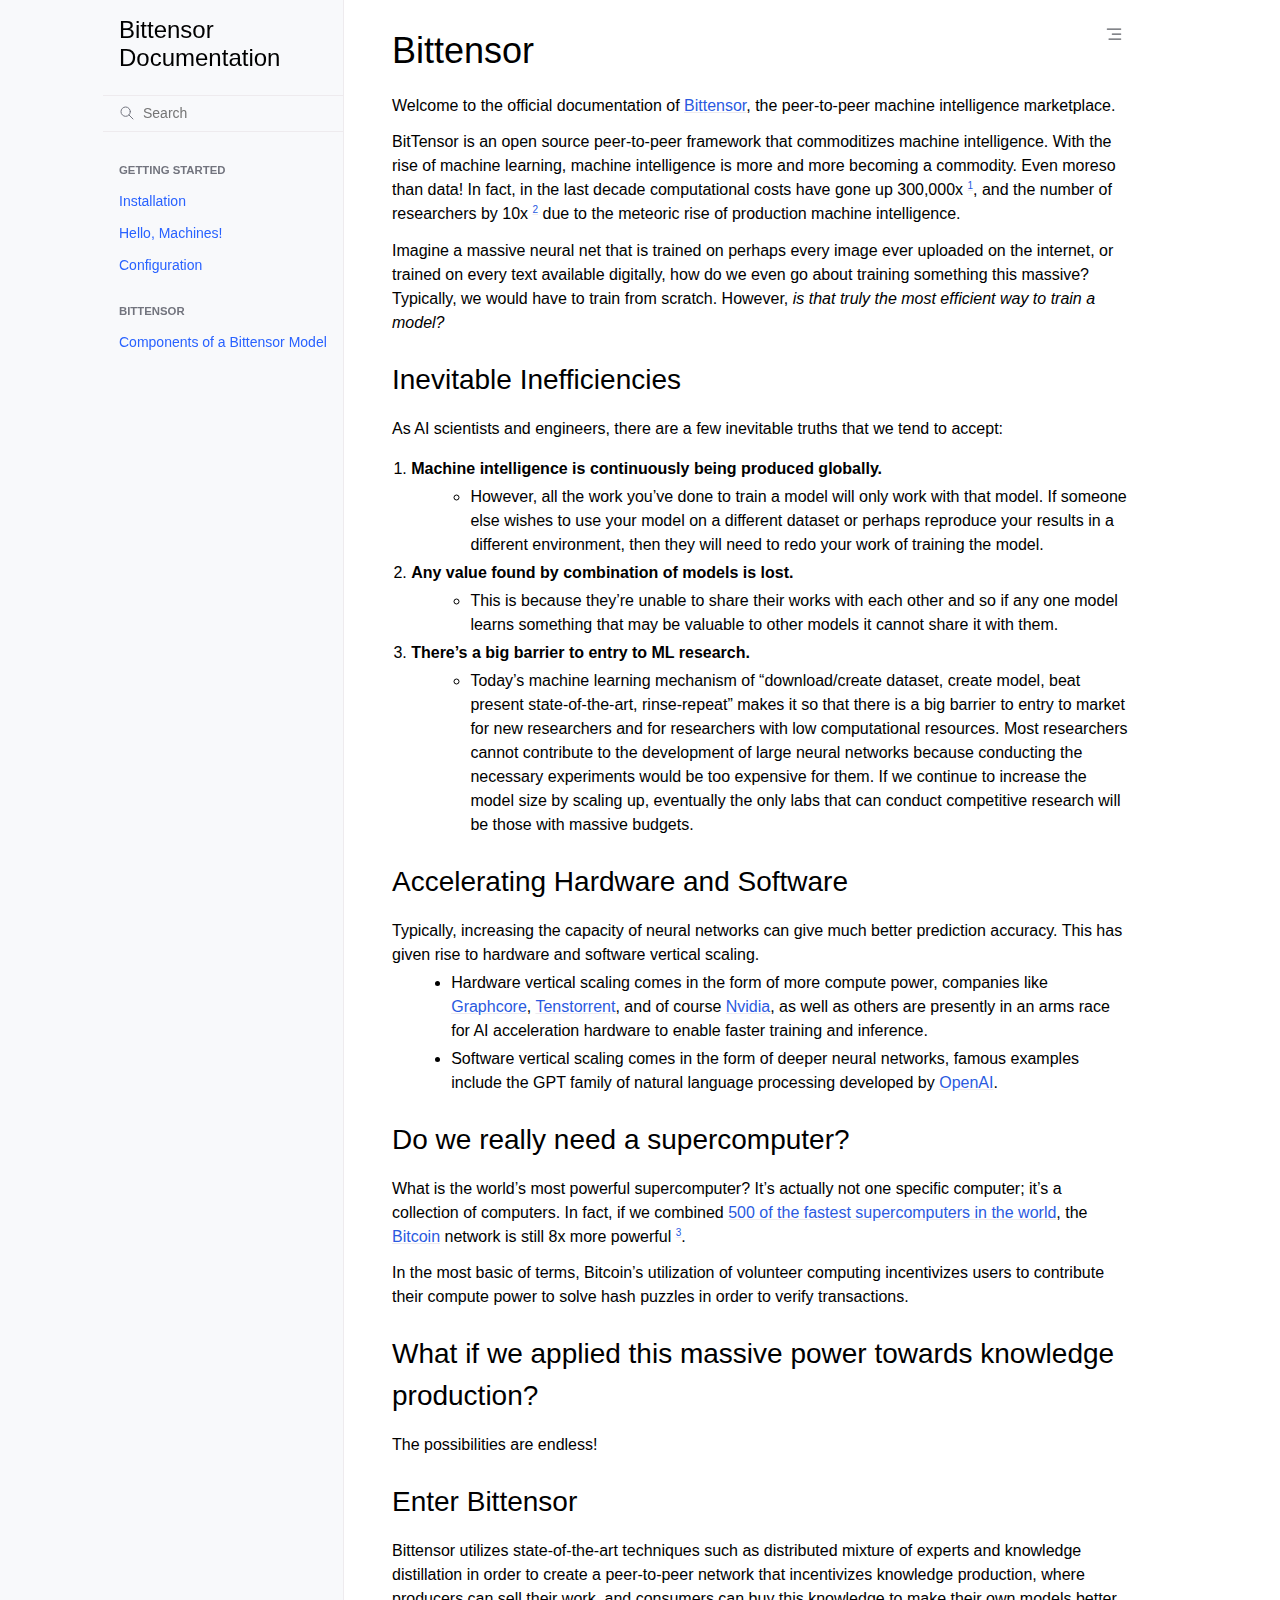
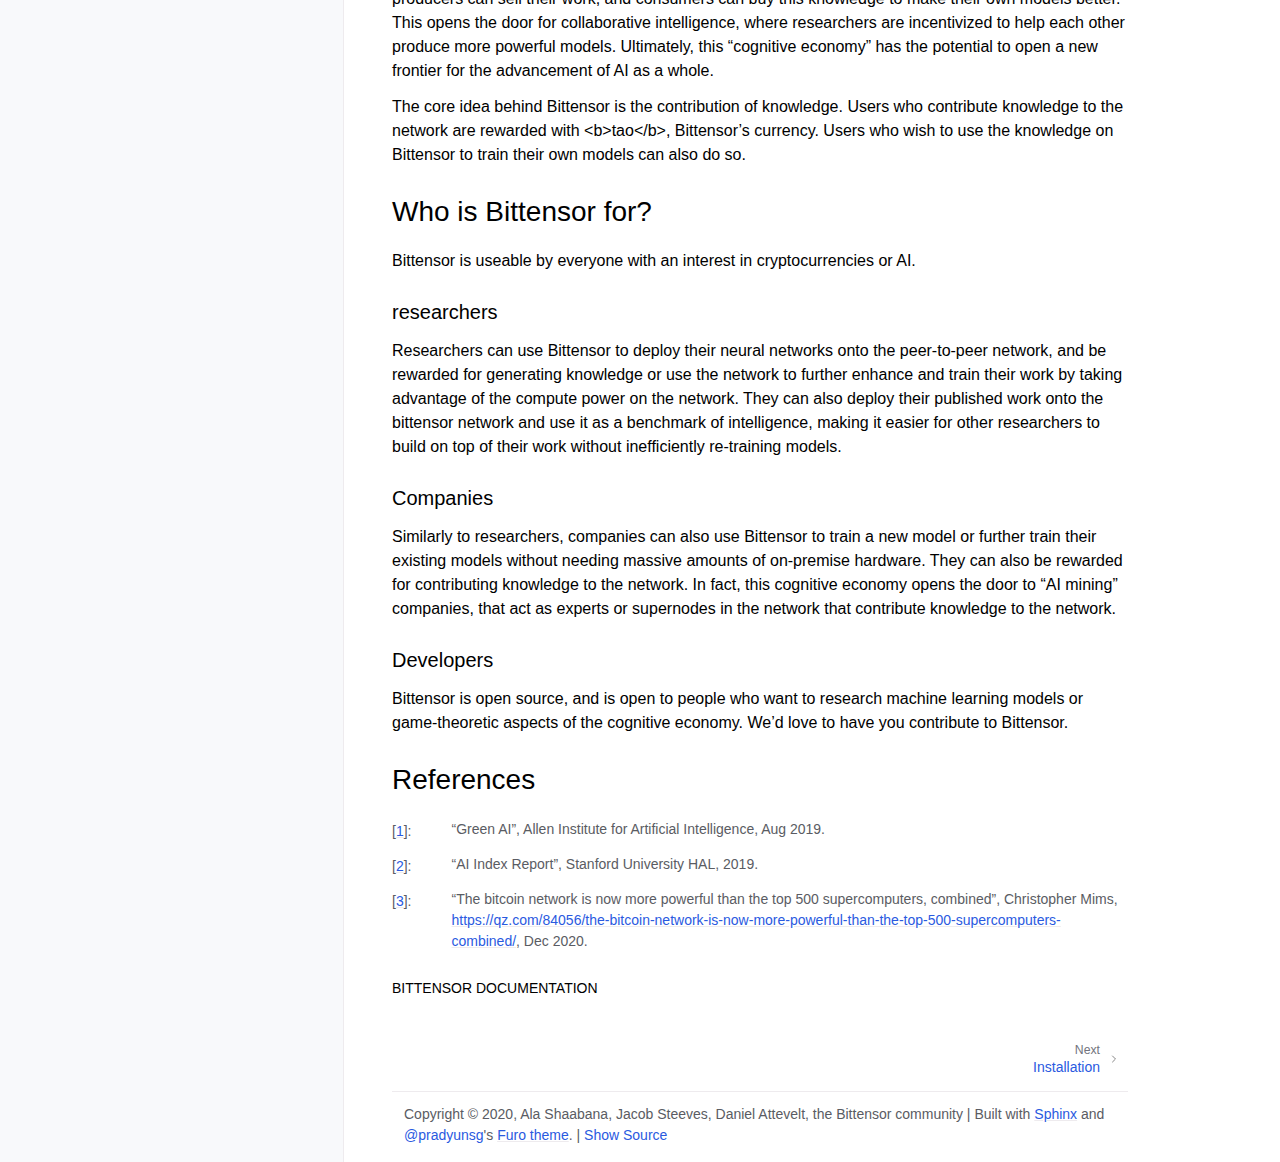
==== commit 2e3179cb: "Fixed title" ====
--- a/docs/index.html
+++ b/docs/index.html
@@ -4,7 +4,7 @@
     <meta name="viewport" content="width=device-width,initial-scale=1"/><link rel="index" title="Index" href="genindex.html" /><link rel="search" title="Search" href="search.html" /><link rel="next" title="Installation" href="getting-started/getting_started.html" />
 
     <meta name="generator" content="sphinx-3.4.3, furo 2020.12.30.beta24"/>
-        <title>Home - Bittensor 1 documentation</title>
+        <title>Home - Bittensor Documentation</title>
       <link rel="stylesheet" href="_static/styles/furo.css?digest=33d2fc4f3f180ec1ffc6524e273e21d7d58cbe49">
     <link rel="stylesheet" href="_static/pygments.css">
     <link media="(prefers-color-scheme: dark)" rel="stylesheet" href="_static/pygments_dark.css">
@@ -90,7 +90,7 @@
       </label>
     </div>
     <div class="header-center">
-      <a href="#"><div class="brand">Bittensor 1 documentation</div></a>
+      <a href="#"><div class="brand">Bittensor Documentation</div></a>
     </div>
     <div class="header-right">
       <label class="toc-overlay-icon toc-header-icon" for="__toc">
@@ -104,7 +104,7 @@
       <div class="sidebar-sticky"><a class="sidebar-brand" href="#">
   
   
-  <span class="sidebar-brand-text">Bittensor 1 documentation</span>
+  <span class="sidebar-brand-text">Bittensor Documentation</span>
   
 </a><form class="sidebar-search-container" method="get" action="search.html">
   <input class="sidebar-search" placeholder=Search name="q">
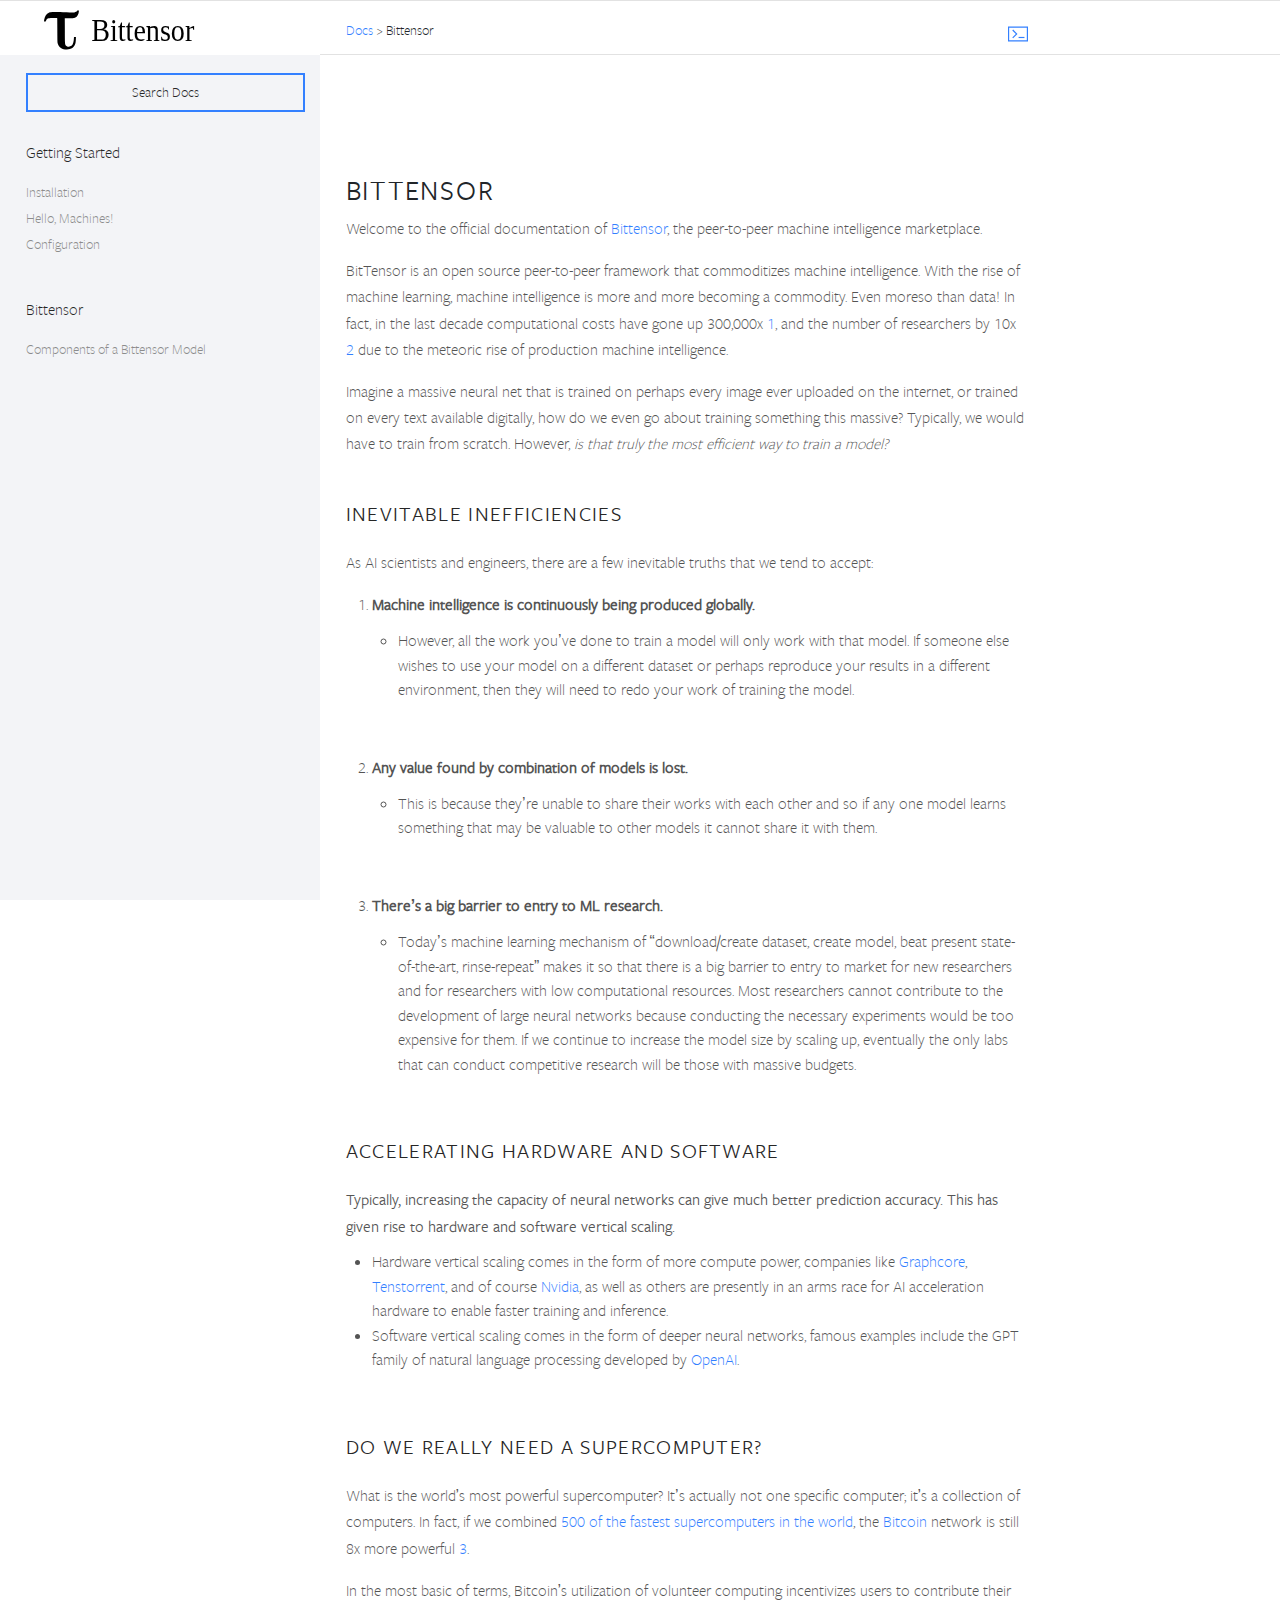
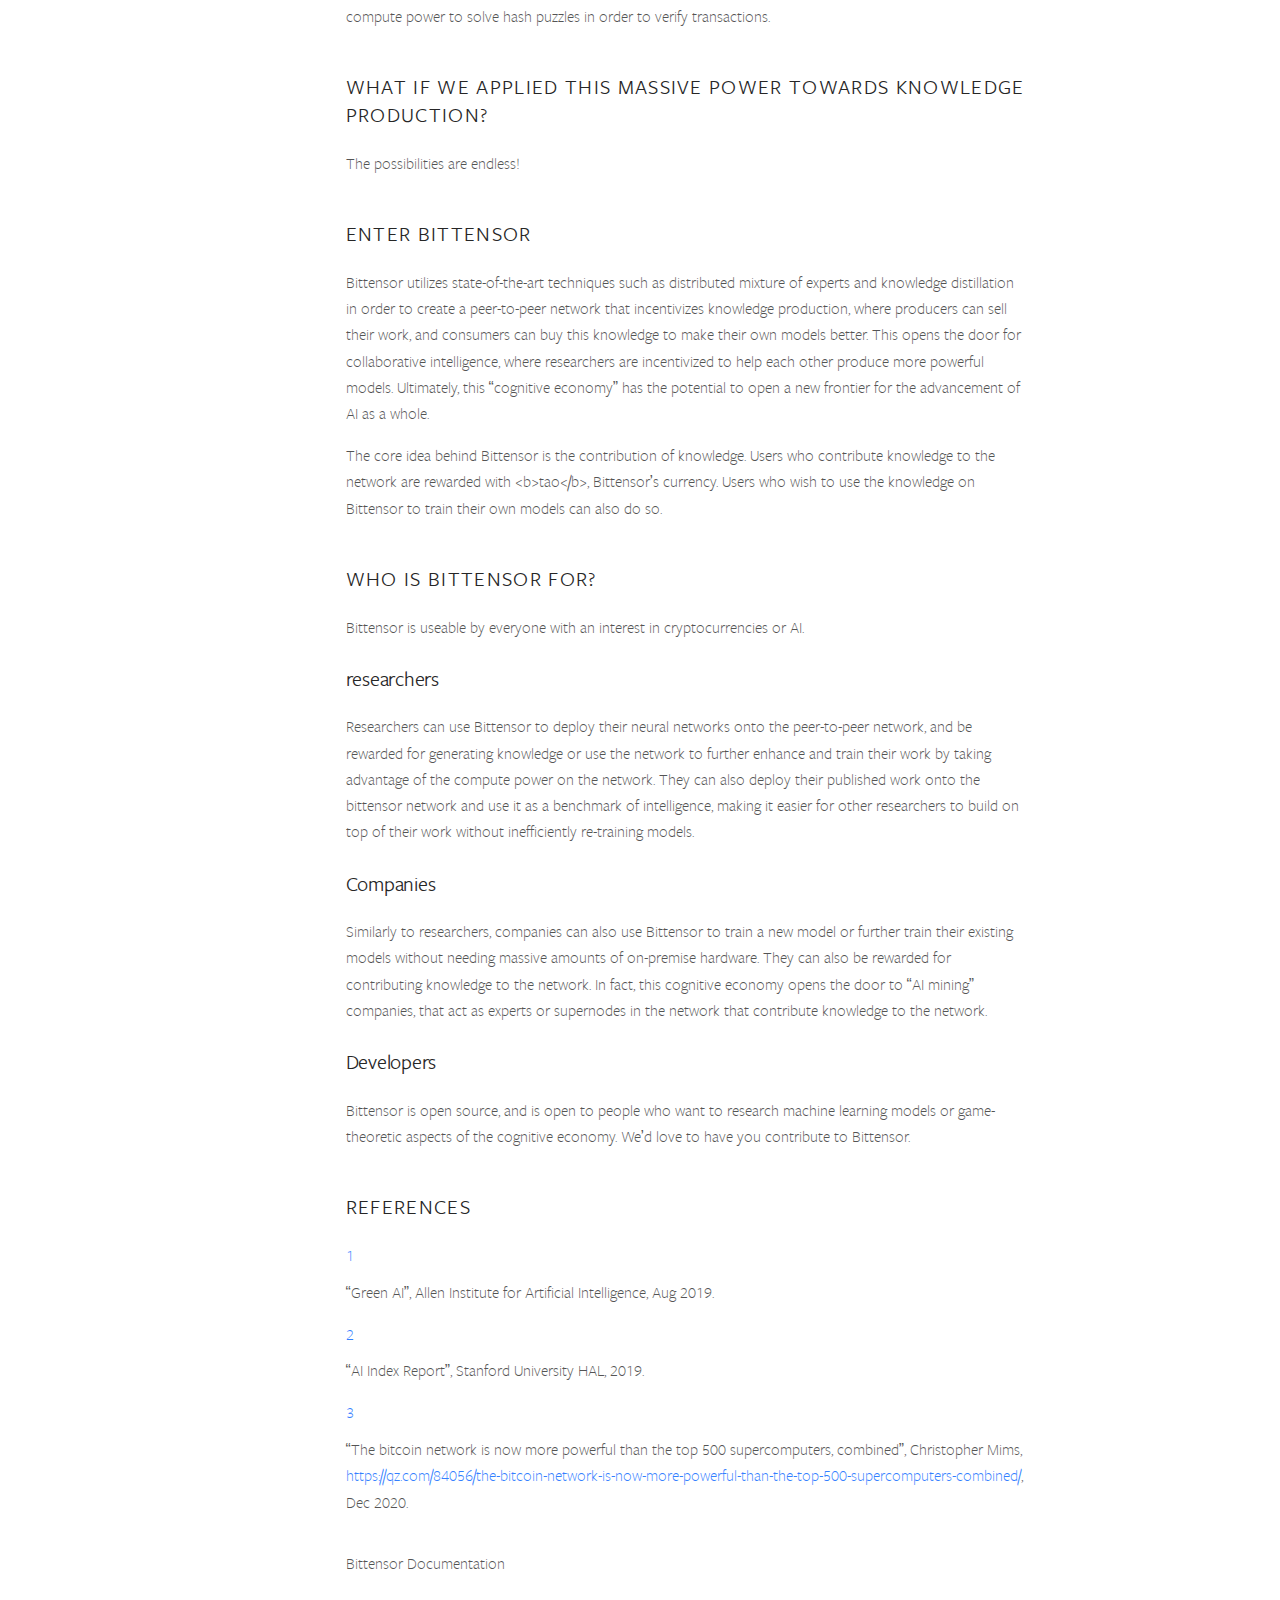
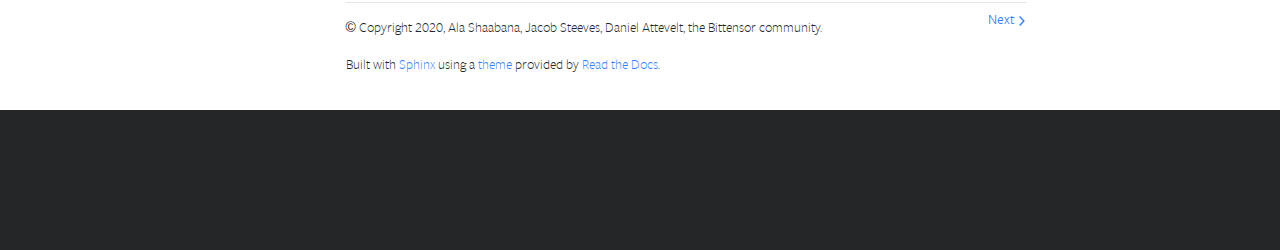
==== commit 81b5e275: "Custom theme" ====
--- a/docs/index.html
+++ b/docs/index.html
@@ -1,117 +1,99 @@
-<!doctype html>
-<html class="no-js">
-  <head><meta charset="utf-8"/>
-    <meta name="viewport" content="width=device-width,initial-scale=1"/><link rel="index" title="Index" href="genindex.html" /><link rel="search" title="Search" href="search.html" /><link rel="next" title="Installation" href="getting-started/getting_started.html" />
-
-    <meta name="generator" content="sphinx-3.4.3, furo 2020.12.30.beta24"/>
-        <title>Home - Bittensor Documentation</title>
-      <link rel="stylesheet" href="_static/styles/furo.css?digest=33d2fc4f3f180ec1ffc6524e273e21d7d58cbe49">
-    <link rel="stylesheet" href="_static/pygments.css">
-    <link media="(prefers-color-scheme: dark)" rel="stylesheet" href="_static/pygments_dark.css">
-    
-
-
-<style>
-  :root {
-    --color-code-background: #eeffcc;
-  --color-code-foreground: black;
-  
-  }
-  @media (prefers-color-scheme: dark) {
-    :root {
-      --color-code-background: #202020;
-  --color-code-foreground: #d0d0d0;
-  
-    }
-  }
-
-  /* For allowing end-user-specific overrides */
-  .override-light {
-    --color-code-background: #eeffcc;
-  --color-code-foreground: black;
-  
-  }
-  .override-dark {
-    --color-code-background: #202020;
-  --color-code-foreground: #d0d0d0;
-  
-  }
-</style><link rel="stylesheet" href="_static/styles/furo-extensions.css?digest=26485485040e7aaf717c13fd0188a5ad2c2deb60">
-    <script id="documentation_options" data-url_root="./" src="_static/documentation_options.js"></script>
-    <script defer="defer" src="_static/jquery.js"></script>
-    <script defer="defer" src="_static/underscore.js"></script>
-    <script defer="defer" src="_static/doctools.js"></script>
-    <script defer src="_static/scripts/main.js?digest=e931d09b2a40c1bb82b542effe772014573baf67"></script></head>
-  <body dir="">
-    
-<svg xmlns="http://www.w3.org/2000/svg" style="display: none;">
-  <symbol id="svg-toc" viewBox="0 0 24 24">
-    <title>Contents</title>
-    <svg xmlns="http://www.w3.org/2000/svg" width="24" height="24" viewBox="0 0 24 24" fill="none"
-      stroke-width="1.5" stroke="currentColor" stroke-linecap="round" stroke-linejoin="round">
-      <path stroke="none" d="M0 0h24v24H0z"/>
-      <line x1="4" y1="6" x2="20" y2="6" />
-      <line x1="10" y1="12" x2="20" y2="12" />
-      <line x1="6" y1="18" x2="20" y2="18" />
-    </svg>
-  </symbol>
-  <symbol id="svg-menu" viewBox="0 0 24 24">
-    <title>Menu</title>
-    <svg xmlns="http://www.w3.org/2000/svg" width="24" height="24" viewBox="0 0 24 24" fill="none"
-      stroke="currentColor" stroke-width="2" stroke-linecap="round" stroke-linejoin="round"
-      class="feather feather-menu">
-      <line x1="3" y1="12" x2="21" y2="12"></line>
-      <line x1="3" y1="6" x2="21" y2="6"></line>
-      <line x1="3" y1="18" x2="21" y2="18"></line>
-    </svg>
-  </symbol>
-  <symbol id="svg-arrow-right" viewBox="0 0 24 24">
-    <title>Expand</title>
-    <svg xmlns="http://www.w3.org/2000/svg" width="24" height="24" viewBox="0 0 24 24" fill="none"
-      stroke="currentColor" stroke-width="2" stroke-linecap="round" stroke-linejoin="round"
-      class="feather feather-chevron-right">
-      <polyline points="9 18 15 12 9 6"></polyline>
-    </svg>
-  </symbol>
-</svg>
-
-<input type="checkbox" class="sidebar-toggle" name="__navigation" id="__navigation">
-<input type="checkbox" class="sidebar-toggle" name="__toc" id="__toc">
-<label class="overlay sidebar-overlay" for="__navigation"></label>
-<label class="overlay toc-overlay" for="__toc"></label>
-
-
-
-<div class="page">
-  <header class="mobile-header">
-    <div class="header-left">
-      <label class="nav-overlay-icon" for="__navigation">
-        <i class="icon"><svg><use href="#svg-menu"></use></svg></i>
-      </label>
+
+
+
+<!DOCTYPE html>
+<!--[if IE 8]><html class="no-js lt-ie9" lang="en" > <![endif]-->
+<!--[if gt IE 8]><!--> <html class="no-js" lang="en" > <!--<![endif]-->
+<head>
+  <meta charset="utf-8">
+  
+  <meta name="viewport" content="width=device-width, initial-scale=1.0">
+  
+  <title>Bittensor &mdash; Bittensor Documentation</title>
+  
+
+  
+  
+  
+  
+
+  
+
+  
+  
+    
+
+  
+
+  <link rel="stylesheet" href="_static/css/theme.css" type="text/css" />
+  <!-- <link rel="stylesheet" href="_static/pygments.css" type="text/css" /> -->
+    <link rel="index" title="Index" href="genindex.html" />
+    <link rel="search" title="Search" href="search.html" />
+    <link rel="next" title="Installation" href="getting-started/getting_started.html" /> 
+
+  
+  <script src="_static/js/modernizr.min.js"></script>
+</head>
+
+<div class="container-fluid header-holder tutorials-header" id="header-holder">
+  <div class="container">
+    <div class="header-container">
+      <a class="header-logo" href="https://bittensor.com" aria-label="Bittensor"></a>
+
+      <a class="main-menu-open-button" href="#" data-behavior="open-mobile-menu"></a>
     </div>
-    <div class="header-center">
-      <a href="#"><div class="brand">Bittensor Documentation</div></a>
+
+  </div>
+</div>
+
+
+<body class="pytorch-body">
+
+   
+  <div>
+
+    
+
+    <div class="table-of-contents-link-wrapper">
+      <span>Table of Contents</span>
+      <a href="#" class="toggle-table-of-contents" data-behavior="toggle-table-of-contents"></a>
     </div>
-    <div class="header-right">
-      <label class="toc-overlay-icon toc-header-icon" for="__toc">
-        <i class="icon"><svg><use href="#svg-toc"></use></svg></i>
-      </label>
-    </div>
-  </header>
-  <aside class="sidebar-drawer">
-    <div class="sidebar-container">
-      
-      <div class="sidebar-sticky"><a class="sidebar-brand" href="#">
-  
-  
-  <span class="sidebar-brand-text">Bittensor Documentation</span>
-  
-</a><form class="sidebar-search-container" method="get" action="search.html">
-  <input class="sidebar-search" placeholder=Search name="q">
-  <input type="hidden" name="check_keywords" value="yes">
-  <input type="hidden" name="area" value="default">
-</form><div class="sidebar-scroll"><div class="sidebar-tree">
-  <p class="caption"><span class="caption-text">Getting Started</span></p>
+
+    <nav data-toggle="wy-nav-shift" class="pytorch-left-menu" id="pytorch-left-menu">
+      <div class="pytorch-side-scroll">
+        <div class="pytorch-menu pytorch-menu-vertical" data-spy="affix" role="navigation" aria-label="main navigation">
+          <div class="pytorch-left-menu-search">
+            
+
+            
+              
+              
+            
+
+            
+
+
+  
+
+
+<div role="search">
+  <form id="rtd-search-form" class="wy-form" action="search.html" method="get">
+    <input type="text" name="q" placeholder="Search Docs" />
+    <input type="hidden" name="check_keywords" value="yes" />
+    <input type="hidden" name="area" value="default" />
+  </form>
+</div>
+
+            
+          </div>
+
+          
+            
+            
+              
+            
+            
+              <p class="caption"><span class="caption-text">Getting Started</span></p>
 <ul>
 <li class="toctree-l1"><a class="reference internal" href="getting-started/getting_started.html">Installation</a></li>
 <li class="toctree-l1"><a class="reference internal" href="getting-started/hello_world.html">Hello, Machines!</a></li>
@@ -122,19 +104,76 @@
 <li class="toctree-l1"><a class="reference internal" href="bittensor/model_components.html">Components of a Bittensor Model</a></li>
 </ul>
 
-</div>
-</div>
+            
+          
+        </div>
       </div>
-      
-    </div>
-  </aside>
-  <main class="main">
-    <div class="content">
-      <article role="main">
-        <label class="toc-overlay-icon toc-content-icon" for="__toc">
-          <i class="icon"><svg><use href="#svg-toc"></use></svg></i>
-        </label>
-        <div class="section" id="bittensor">
+    </nav>
+
+    <div class="pytorch-container">
+
+      <section data-toggle="wy-nav-shift" class="pytorch-content-wrap">
+        <div class="pytorch-page-level-bar" id="pytorch-page-level-bar">
+          <div class="pytorch-breadcrumbs-wrapper">
+            
+
+
+
+
+
+
+
+
+
+
+
+
+
+
+
+<div role="navigation" aria-label="breadcrumbs navigation">
+
+  <ul class="pytorch-breadcrumbs">
+    
+      <li>
+        <a href="#">
+          
+            Docs
+          
+        </a> &gt;
+      </li>
+
+        
+      <li>Bittensor</li>
+    
+    
+      <li class="pytorch-breadcrumbs-aside">
+        
+            
+            <a href="_sources/index.rst.txt" rel="nofollow"><img src="_static/images/view-page-source-icon.svg"></a>
+          
+        
+      </li>
+    
+  </ul>
+
+  
+</div>
+          </div>
+
+          <div class="pytorch-shortcuts-wrapper" id="pytorch-shortcuts-wrapper">
+            Shortcuts
+          </div>
+        </div>
+
+        <div class="pytorch-content-left">
+          
+          <div class="rst-content">
+          
+            <div role="main" class="main-content" itemscope="itemscope" itemtype="http://schema.org/Article">
+             <article itemprop="articleBody" class="pytorch-article">
+              
+  <div class="section" id="bittensor">
 <h1>Bittensor<a class="headerlink" href="#bittensor" title="Permalink to this headline">¶</a></h1>
 <p>Welcome to the official documentation of <a class="reference external" href="https://github.com/opentensor/bittensor">Bittensor</a>, the peer-to-peer machine intelligence marketplace.</p>
 <p>BitTensor is an open source peer-to-peer framework that commoditizes machine intelligence. With the rise of machine learning,
@@ -231,50 +270,39 @@
 </div>
 </div>
 
-      </article>
-      <footer>
-        
-        <div class="related-pages">
-          <a class="next-page" href="getting-started/getting_started.html">
-              <div class="page-info">
-                <div class="context">
-                  <span>Next</span>
-                </div>
-                <div class="title">Installation</div>
-              </div>
-              <svg><use href="#svg-arrow-right"></use></svg>
-            </a>
-          
-        </div>
-
-        <div class="related-information">
-              Copyright &#169; 2020, Ala Shaabana, Jacob Steeves, Daniel Attevelt, the Bittensor community
-            |
-            Built with <a href="https://www.sphinx-doc.org/">Sphinx</a>
-              and
-              <a class="muted-link" href="https://pradyunsg.me">@pradyunsg</a>'s
-              <a href="https://github.com/pradyunsg/furo">Furo theme</a>.
-            |
-            <a class="muted-link" href="_sources/index.rst.txt"
-               rel="nofollow">
-              Show Source
-            </a>
-        </div>
-        
-      </footer>
-    </div>
-    <aside class="toc-drawer">
+
+             </article>
+             
+            </div>
+            <footer>
+  
+    <div class="rst-footer-buttons" role="navigation" aria-label="footer navigation">
+      
+        <a href="getting-started/getting_started.html" class="btn btn-neutral float-right" title="Installation" accesskey="n" rel="next">Next <img src="_static/images/chevron-right-orange.svg" class="next-page"></a>
       
       
-      <div class="toc-sticky toc-scroll">
-        <div class="toc-title-container">
-          <span class="toc-title">
-            Contents
-          </span>
+    </div>
+  
+
+  <hr/>
+
+  <div role="contentinfo">
+    <p>
+        &copy; Copyright 2020, Ala Shaabana, Jacob Steeves, Daniel Attevelt, the Bittensor community.
+
+    </p>
+  </div>
+  Built with <a href="http://sphinx-doc.org/">Sphinx</a> using a <a href="https://github.com/rtfd/sphinx_rtd_theme">theme</a> provided by <a href="https://readthedocs.org">Read the Docs</a>. 
+
+</footer>
+
+          </div>
         </div>
-        <div class="toc-tree-container">
-          <div class="toc-tree">
-            <ul>
+
+        <div class="pytorch-content-right" id="pytorch-content-right">
+          <div class="pytorch-right-menu" id="pytorch-right-menu">
+            <div class="pytorch-side-scroll" id="pytorch-side-scroll-right">
+              <ul>
 <li><a class="reference internal" href="#">Bittensor</a><ul>
 <li><a class="reference internal" href="#inevitable-inefficiencies">Inevitable Inefficiencies</a></li>
 <li><a class="reference internal" href="#accelerating-hardware-and-software">Accelerating Hardware and Software</a></li>
@@ -294,13 +322,86 @@
 </li>
 </ul>
 
+            </div>
           </div>
         </div>
+      </section>
+    </div>
+  </div>
+  
+
+
+  
+
+    <script type="text/javascript">
+        var DOCUMENTATION_OPTIONS = {
+            URL_ROOT:'./',
+            VERSION:'1',
+            LANGUAGE:'None',
+            COLLAPSE_INDEX:false,
+            FILE_SUFFIX:'.html',
+            HAS_SOURCE:  true,
+            SOURCELINK_SUFFIX: '.txt'
+        };
+    </script>
+      <script type="text/javascript" src="_static/jquery.js"></script>
+      <script type="text/javascript" src="_static/underscore.js"></script>
+      <script type="text/javascript" src="_static/doctools.js"></script>
+
+  
+
+  <script type="text/javascript" src="_static/js/vendor/popper.min.js"></script>
+  <script type="text/javascript" src="_static/js/vendor/bootstrap.min.js"></script>
+  <script type="text/javascript" src="_static/js/theme.js"></script>
+
+  <script type="text/javascript">
+      jQuery(function () {
+          SphinxRtdTheme.Navigation.enable(true);
+      });
+  </script> 
+
+  <!-- Begin Footer -->
+
+  <div class="container-fluid docs-tutorials-resources" id="docs-tutorials-resources">
+    
+  </div>
+
+  <!-- End Footer -->
+
+  <!-- Begin Mobile Menu -->
+
+  <div class="mobile-main-menu">
+    <div class="container-fluid">
+      <div class="container">
+        <div class="mobile-main-menu-header-container">
+          <a class="header-logo" href="https://bittensor.com" aria-label="PyTorch"></a>
+          <a class="main-menu-close-button" href="#" data-behavior="close-mobile-menu"></a>
+        </div>
       </div>
-      
-      
-    </aside>
-  </main>
-</div>
-  </body>
+    </div>
+
+    
+  </div>
+
+  <!-- End Mobile Menu -->
+
+  <script type="text/javascript" src="_static/js/vendor/anchor.min.js"></script>
+
+  <script type="text/javascript">
+    mobileMenu.bind();
+    mobileTOC.bind();
+    pytorchAnchors.bind();
+
+    $(window).on("load", function() {
+      sideMenus.bind();
+      scrollToAnchor.bind();
+      highlightNavigation.bind();
+    })
+
+    // Add class to links that have code blocks, since we cannot create links in code blocks
+    $("article.pytorch-article a span.pre").each(function(e) {
+      $(this).closest("a").addClass("has-code");
+    });
+  </script>
+</body>
 </html>